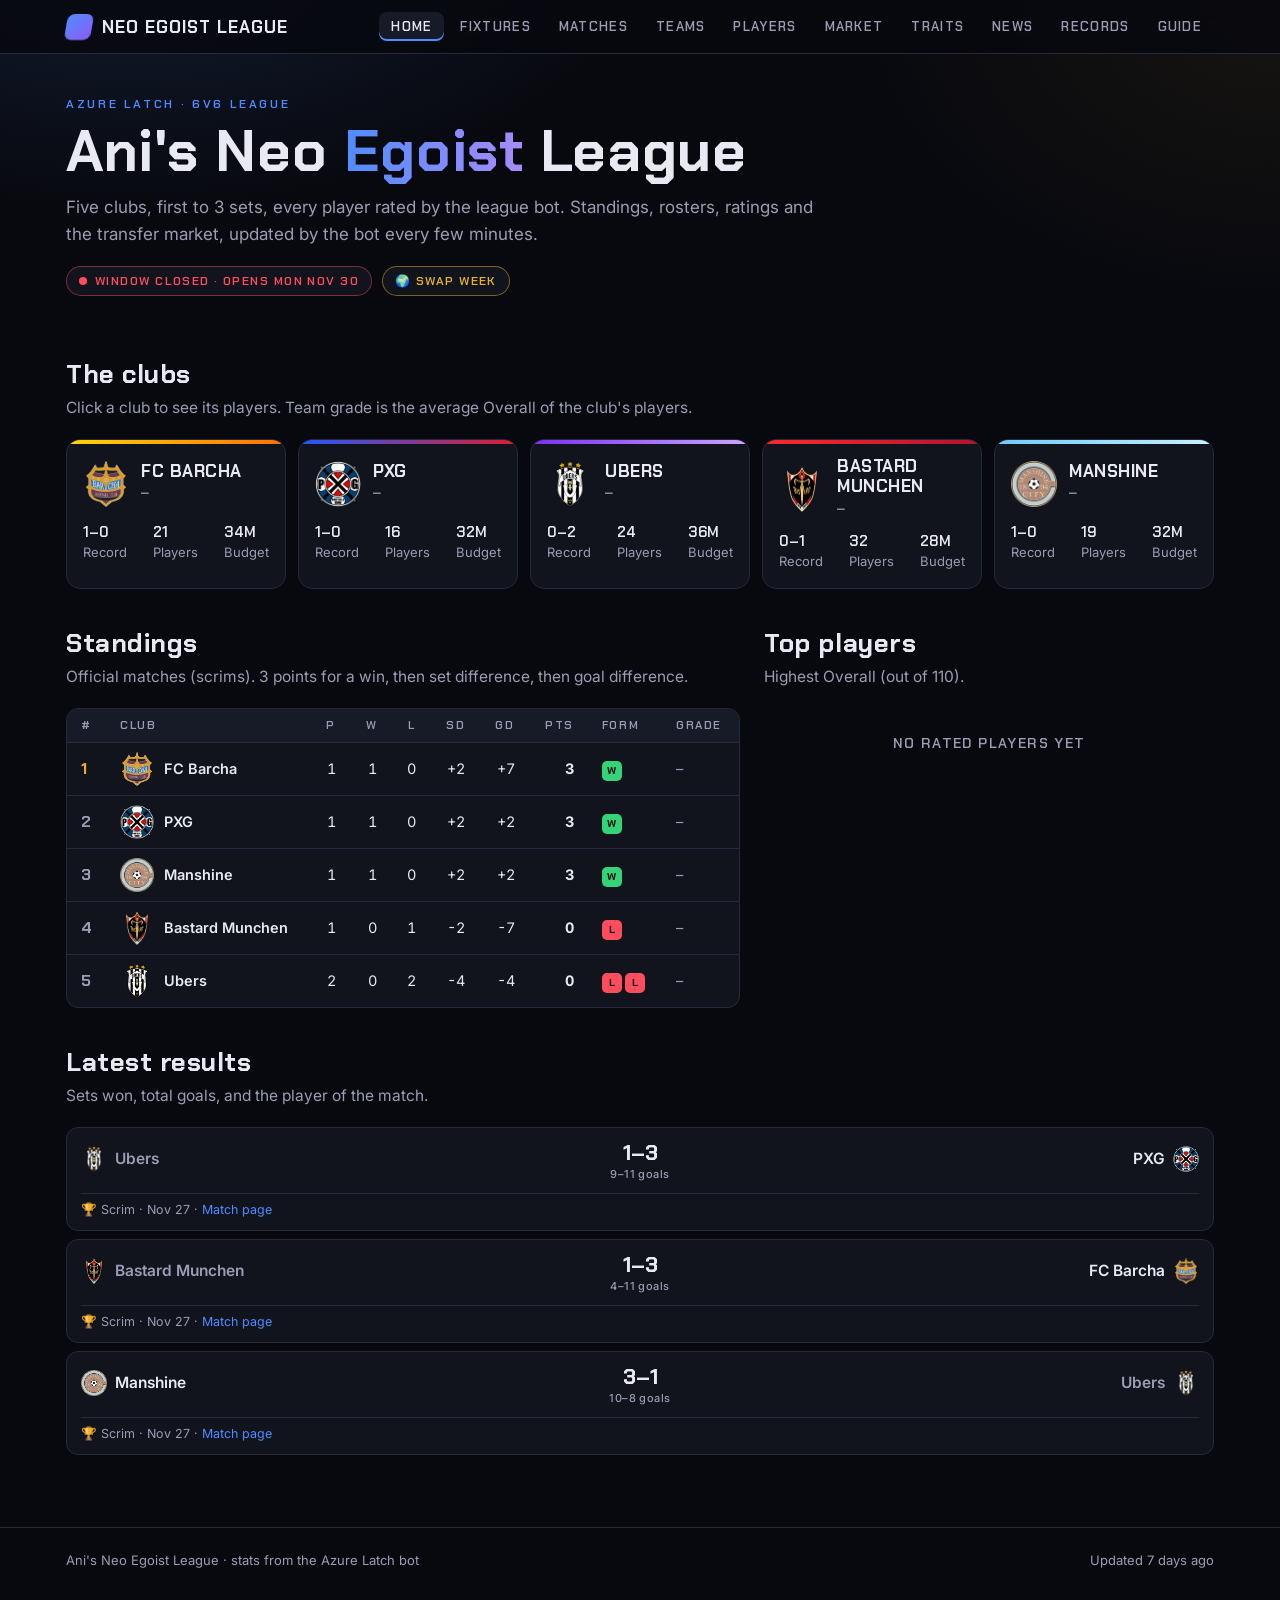
==== index.html @ ac4bf463 "Ego Credits: /predict pays EC; guide and fixtures rules updated, cache key ec1126 Co-Authored-By: Cl" ====
<!doctype html>
<html lang="en">
<head>
<meta charset="utf-8">
<meta name="viewport" content="width=device-width, initial-scale=1, viewport-fit=cover">
<meta name="claude:viewport-fit-sides" content="cover">
<title>Neo Egoist League</title>
<meta name="description" content="Standings, clubs and results of Ani's Neo Egoist League.">
<meta property="og:type" content="website">
<meta property="og:site_name" content="Ani's Neo Egoist League">
<meta property="og:title" content="Neo Egoist League">
<meta property="og:description" content="Standings, clubs and results of Ani's Neo Egoist League.">
<meta property="og:url" content="https://virnaaaa.github.io/neo-egoist-league/">
<meta property="og:image" content="https://virnaaaa.github.io/neo-egoist-league/og/home.png">
<meta property="og:image:width" content="1200">
<meta property="og:image:height" content="630">
<meta name="twitter:card" content="summary_large_image">
<meta name="theme-color" content="#4f8cff">
<link rel="preconnect" href="https://fonts.googleapis.com">
<link rel="stylesheet" href="https://fonts.googleapis.com/css2?family=Chakra+Petch:wght@500;600;700&family=Inter:wght@400;500;600&family=JetBrains+Mono:wght@400;600&display=swap">
<link rel="stylesheet" href="style.css?v=ec1126">
<meta name="league-data" content="https://raw.githubusercontent.com/Virnaaaa/neo-egoist-league/data/data.json">
</head>
<body data-page="home">
<main class="page">
<div class="hero">
  <div class="eyebrow">Azure Latch · 6v6 league</div>
  <h1>Ani's Neo <span>Egoist</span> League</h1>
  <p class="lede">Five clubs, first to 3 sets, every player rated by the league bot. Standings, rosters, ratings and the transfer market, updated by the bot every few minutes.</p>
  <div class="meta"><a id="nextpill" class="pill next" href="fixtures.html" hidden></a><span id="window"></span><a id="evpill" class="pill ev" href="market.html#week-sec" hidden></a></div>
</div>
<section><h2>The clubs</h2><p class="sub">Click a club to see its players. Team grade is the average Overall of the club's players.</p><div class="clubs" id="clubs"><p class="loading">Loading the clubs…</p></div>
  <div id="roster" class="rost-wrap" hidden></div></section>
<div class="split">
  <section><h2>Standings</h2><p class="sub">Official matches (scrims). 3 points for a win, then set difference, then goal difference.</p><div id="table"><p class="loading">Loading the table…</p></div></section>
  <section><h2>Top players</h2><p class="sub">Highest Overall (out of 110).</p><div id="top"><p class="loading">Loading players…</p></div></section>
</div>
<section><h2>Latest results</h2><p class="sub">Sets won, total goals, and the player of the match.</p><div id="results"><p class="loading">Loading results…</p></div></section>
</main>
<script src="site.js?v=ec1126"></script>
</body>
</html>
---- style.css ----
/* Ani's Neo Egoist League website. Layout: top bar with page links, one centred column per page.
   Dark matchday-broadcast look, single theme on purpose (it matches the bot's images). */
:root {
  color-scheme: dark;
  --bg: #08090f;
  --panel: #11131d;
  --panel-2: #171a27;
  --line: #262a3b;
  --fg: #e8e9f2;
  --muted: #9a9db3;
  --accent: #4f8cff;
  --gold: #e6b325;
  --green: #34d378;
  --red: #ff4d5e;
  --amber: #f5a524;
  --display: "Chakra Petch", "Bahnschrift", "Segoe UI", sans-serif;
  --body: "Inter", "Segoe UI", system-ui, sans-serif;
  --mono: "JetBrains Mono", Consolas, "Courier New", monospace;
}
* { box-sizing: border-box; }
html { scroll-padding-top: 76px; }
body {
  margin: 0; background: var(--bg); color: var(--fg); font: 15.5px/1.6 var(--body);
  background-image: radial-gradient(900px 500px at 10% -10%, rgba(79,140,255,.16), transparent 60%),
                    radial-gradient(700px 500px at 100% 0%, rgba(230,179,37,.07), transparent 60%);
  background-attachment: fixed;
}
a { color: var(--accent); text-decoration: none; }
a:hover { text-decoration: underline; }
a:focus-visible, button:focus-visible, input:focus-visible, select:focus-visible { outline: 2px solid var(--accent); outline-offset: 2px; }
img { max-width: 100%; }
[hidden] { display: none !important; }
code { font-family: var(--mono); font-size: .86em; background: var(--panel-2); border: 1px solid var(--line);
  border-radius: 5px; padding: .08em .38em; color: #cfe0ff; white-space: nowrap; }

/* top bar */
body::before { content: ""; position: fixed; inset: 0 0 auto; height: env(safe-area-inset-top, 0px); z-index: 30; background: rgba(8,9,15,.92); }
.top { position: sticky; top: env(safe-area-inset-top, 0px); z-index: 20; background: rgba(8,9,15,.86); backdrop-filter: blur(10px); border-bottom: 1px solid var(--line); }
.top .in { max-width: 1180px; margin: 0 auto; display: flex; align-items: center; gap: 18px; flex-wrap: wrap; padding-block: 12px;
  padding-left: max(16px, env(safe-area-inset-left, 0px)); padding-right: max(16px, env(safe-area-inset-right, 0px)); }
.brand { font: 700 17px var(--display); letter-spacing: .06em; color: var(--fg); text-transform: uppercase; display: flex; align-items: center; gap: 10px; }
.brand:hover { text-decoration: none; }
.brand i { width: 26px; height: 26px; border-radius: 7px; background: linear-gradient(135deg, var(--accent), #8b5cf6); display: inline-block; transform: skewX(-10deg); }
.links { display: flex; gap: 4px; flex-wrap: wrap; margin-left: auto; }
.links a { color: var(--muted); padding: 6px 12px; border-radius: 8px; font: 600 13px var(--display); letter-spacing: .1em; text-transform: uppercase; }
.links a:hover { color: var(--fg); background: var(--panel); text-decoration: none; }
.links a[aria-current="page"] { color: var(--fg); background: var(--panel-2); box-shadow: inset 0 -2px 0 var(--accent); }

.page { max-width: 1180px; margin: 0 auto; padding-block: 0 72px;
  padding-left: max(16px, env(safe-area-inset-left, 0px)); padding-right: max(16px, env(safe-area-inset-right, 0px)); }
.hero { padding-block: 44px 24px; }
.eyebrow { font: 600 12px/1 var(--display); letter-spacing: .22em; text-transform: uppercase; color: var(--accent); }
h1 { font: 700 clamp(32px, 6vw, 58px)/1.03 var(--display); margin: 12px 0 12px; letter-spacing: .01em; text-wrap: balance; }
h1 span { color: var(--accent); }
.lede { max-width: 68ch; color: var(--muted); font-size: 17px; margin: 0; }
h2 { font: 700 26px/1.15 var(--display); margin: 0 0 6px; letter-spacing: .02em; text-wrap: balance; }
h2 + .sub, .sub { color: var(--muted); margin: 0 0 18px; max-width: 70ch; }
h3 { font: 600 17px/1.3 var(--display); margin: 26px 0 8px; letter-spacing: .04em; text-transform: uppercase; color: #cdd3ef; }
section { padding-top: 40px; }
p, li { max-width: 74ch; }
ul, ol { padding-left: 1.2em; }
li { margin: 4px 0; }

.meta { display: flex; flex-wrap: wrap; gap: 10px; align-items: center; margin-top: 18px; color: var(--muted); font-size: 13px; }
.pill { display: inline-flex; align-items: center; gap: 8px; font: 600 12px var(--display); letter-spacing: .12em; text-transform: uppercase;
  padding: 6px 12px; border-radius: 99px; border: 1px solid var(--line); background: var(--panel); color: var(--muted); }
.pill::before { content: ""; width: 8px; height: 8px; border-radius: 50%; background: currentColor; }
.pill.open { color: var(--green); border-color: rgba(52,211,120,.5); }
.pill.closed { color: var(--red); border-color: rgba(255,77,94,.45); }

/* tables */
.tbl { overflow-x: auto; border: 1px solid var(--line); border-radius: 12px; background: var(--panel); }
table { border-collapse: collapse; width: 100%; font-size: 14.5px; }
th, td { text-align: left; padding: 9px 14px; border-bottom: 1px solid var(--line); vertical-align: middle; }
th { font: 600 11.5px var(--display); letter-spacing: .14em; text-transform: uppercase; color: var(--muted); background: var(--panel-2); white-space: nowrap; }
th button { all: unset; cursor: pointer; }
th button:hover, th button[aria-sort] { color: var(--fg); }
tbody tr:last-child td { border-bottom: 0; }
tbody tr:hover td { background: rgba(255,255,255,.02); }
.num { text-align: right; font-variant-numeric: tabular-nums; white-space: nowrap; }
.pos { color: var(--green); } .neg { color: var(--red); } .dim { color: var(--muted); }
.rank { font: 700 16px var(--display); color: var(--muted); width: 1%; }
tr.lead .rank { color: var(--gold); }

/* small parts */
.who { display: flex; align-items: center; gap: 10px; min-width: 0; }
.who b { font-weight: 600; white-space: nowrap; overflow: hidden; text-overflow: ellipsis; }
.av { width: 32px; height: 32px; border-radius: 50%; flex: none; background: var(--panel-2); border: 2px solid var(--line);
  display: grid; place-items: center; font: 700 12px var(--display); color: var(--muted); overflow: hidden; }
.av img { width: 100%; height: 100%; object-fit: cover; }
.crest { width: 34px; height: 34px; flex: none; object-fit: contain; }
.badge { width: 34px; height: 34px; flex: none; border-radius: 9px; display: grid; place-items: center; font: 700 12px var(--display); }
.grade { display: inline-flex; align-items: baseline; gap: 6px; font: 700 15px var(--display); font-variant-numeric: tabular-nums; }
.grade small { font: 600 12px var(--display); color: var(--muted); }
.role { font: 600 10.5px var(--display); letter-spacing: .12em; text-transform: uppercase; padding: 1px 7px; border-radius: 99px; border: 1px solid currentColor; white-space: nowrap; }
.role.master { color: var(--gold); } .role.newgen { color: var(--green); }
.tag { display: inline-block; font: 600 11px var(--display); letter-spacing: .1em; text-transform: uppercase; padding: 2px 8px; border-radius: 99px; border: 1px solid currentColor; }
.tag.admin { color: var(--amber); } .tag.all { color: var(--green); } .tag.master { color: var(--gold); }
.g-S\+, .g-S { color: #f5d76e; } .g-A { color: #ef4444; } .g-B { color: #f97316; } .g-C { color: #22c55e; }
.g-D { color: #67e8f9; } .g-E { color: #3b82f6; } .g-F { color: #a855f7; } .g-G { color: #d4d4d4; }

.split { display: grid; grid-template-columns: minmax(0, 1.5fr) minmax(0, 1fr); gap: 24px; align-items: start; }
@media (max-width: 900px) { .split { grid-template-columns: minmax(0, 1fr); } }

/* club strip on home */
.clubs { display: grid; grid-template-columns: repeat(auto-fit, minmax(200px, 1fr)); gap: 12px; }
.club { position: relative; overflow: hidden; border-radius: 14px; border: 1px solid var(--line); background: var(--panel); padding: 16px; color: var(--fg); display: grid; gap: 10px; }
.club:hover { text-decoration: none; border-color: var(--c1); }
.club::before { content: ""; position: absolute; inset: 0 0 auto; height: 4px; background: linear-gradient(90deg, var(--c1), var(--c2)); }
.club .top-row { display: flex; align-items: center; gap: 12px; }
.club .crest { width: 46px; height: 46px; }
.club .badge { width: 46px; height: 46px; }
.club h4 { margin: 0; font: 700 17px/1.2 var(--display); letter-spacing: .03em; text-transform: uppercase; }
.club .stats { display: flex; justify-content: space-between; gap: 8px; color: var(--muted); font-size: 13px; font-variant-numeric: tabular-nums; }
.club .stats b { color: var(--fg); font: 600 15px var(--display); display: block; }

/* results */
.results { display: grid; gap: 8px; }
.res { display: grid; grid-template-columns: minmax(0, 1fr) auto minmax(0, 1fr); align-items: center; gap: 12px; background: var(--panel); border: 1px solid var(--line); border-radius: 12px; padding: 10px 14px; }
.res .side { display: flex; align-items: center; gap: 8px; min-width: 0; font-weight: 600; }
.res .side span { overflow: hidden; text-overflow: ellipsis; white-space: nowrap; }
.res .side.away { justify-content: flex-end; text-align: right; }
.res .score { font: 700 22px var(--display); font-variant-numeric: tabular-nums; text-align: center; }
.res .score small { display: block; font: 500 11px var(--body); color: var(--muted); letter-spacing: .04em; }
.res .win { color: var(--fg); } .res .lose { color: var(--muted); }
.res .foot { grid-column: 1 / -1; display: flex; justify-content: space-between; gap: 8px; color: var(--muted); font-size: 12.5px; border-top: 1px solid var(--line); padding-top: 6px; flex-wrap: wrap; }
.res .crest, .res .badge { width: 26px; height: 26px; font-size: 9px; border-radius: 6px; }

/* team pages */
.chips { display: flex; flex-wrap: wrap; gap: 8px; margin-top: 18px; }
.chips a { display: inline-flex; align-items: center; gap: 8px; padding: 6px 12px 6px 8px; border-radius: 99px; border: 1px solid var(--line); background: var(--panel); color: var(--fg); font: 600 13px var(--display); letter-spacing: .06em; text-transform: uppercase; }
.chips a:hover { border-color: var(--accent); text-decoration: none; }
.chips img, .chips .badge { width: 22px; height: 22px; font-size: 8px; border-radius: 5px; }
.team { margin-top: 40px; border-radius: 18px; border: 1px solid var(--line); background: var(--panel); overflow: hidden; scroll-margin-top: 80px; }
.team-head { position: relative; padding: 22px; display: flex; gap: 18px; align-items: center; flex-wrap: wrap;
  background: linear-gradient(120deg, color-mix(in srgb, var(--c1) 34%, transparent), color-mix(in srgb, var(--c2) 18%, transparent) 55%, transparent); border-bottom: 1px solid var(--line); }
.team-head .crest, .team-head .badge { width: 84px; height: 84px; font-size: 22px; border-radius: 16px; }
.team-head h2 { font-size: clamp(26px, 4vw, 38px); margin: 0; text-transform: uppercase; }
.team-head .facts { display: flex; flex-wrap: wrap; gap: 18px; margin-left: auto; }
.fact { text-align: right; }
.fact b { display: block; font: 700 22px var(--display); font-variant-numeric: tabular-nums; }
.fact span { font: 600 11px var(--display); letter-spacing: .14em; text-transform: uppercase; color: var(--muted); }
.roster { display: grid; grid-template-columns: repeat(auto-fill, minmax(150px, 1fr)); gap: 16px 14px; padding: 22px 18px; }
.card { border: 1px solid var(--line); border-radius: 14px; background: var(--panel-2); padding: 14px; display: grid; gap: 10px; position: relative; }
.card.master { border-color: rgba(230,179,37,.55); box-shadow: inset 0 3px 0 var(--gold); }
.card.newgen { border-color: rgba(52,211,120,.5); box-shadow: inset 0 3px 0 var(--green); }
.card .head { display: flex; align-items: center; gap: 12px; min-width: 0; }
.card .av { width: 52px; height: 52px; font-size: 16px; }
.card .nm { min-width: 0; flex: 1; }
.card .nm small { display: block; white-space: nowrap; overflow: hidden; text-overflow: ellipsis; }
.card .nm b { display: block; font: 600 16px var(--display); white-space: nowrap; overflow: hidden; text-overflow: ellipsis; }
.card .nm small { color: var(--muted); font-size: 12.5px; }
.card .ovr { margin-left: auto; flex: none; text-align: right; font: 700 24px/1 var(--display); }
.card .ovr small { display: block; font: 600 10px var(--display); color: var(--muted); letter-spacing: .1em; margin-top: 3px; }
.card dl { display: grid; grid-template-columns: repeat(3, 1fr); gap: 6px; margin: 0; }
.card dt { font: 600 10px var(--display); letter-spacing: .12em; text-transform: uppercase; color: var(--muted); }
.card dd { margin: 0; font: 600 14px var(--display); font-variant-numeric: tabular-nums; }
.empty { padding: 26px; text-align: center; color: var(--muted); font: 600 14px var(--display); letter-spacing: .1em; text-transform: uppercase; }

/* filters */
.finder { display: flex; flex-wrap: wrap; gap: 8px; align-items: center; margin: 0 0 12px; }
.finder input, .finder select { flex: 1 1 220px; min-width: 0; background: var(--panel); border: 1px solid var(--line); color: var(--fg); border-radius: 10px; padding: 10px 12px; font: 15px var(--body); }
.finder select { flex: 0 1 200px; }
.finder button { background: var(--panel); color: var(--muted); border: 1px solid var(--line); border-radius: 99px; padding: 7px 14px; font: 600 12px var(--display); letter-spacing: .1em; text-transform: uppercase; cursor: pointer; }
.finder button[aria-pressed="true"] { color: var(--fg); border-color: var(--accent); background: rgba(79,140,255,.14); }
.count { color: var(--muted); font-size: 13px; }

/* money */
.bars { display: grid; gap: 10px; }
.bar-row { display: grid; grid-template-columns: 28px minmax(120px, 210px) minmax(0, 1fr) auto; gap: 12px; align-items: center; background: var(--panel); border: 1px solid var(--line); border-radius: 12px; padding: 10px 14px; }
.bar-row .rank { width: auto; text-align: center; }
.track { height: 14px; border-radius: 99px; background: var(--panel-2); overflow: hidden; }
.track i { display: block; height: 100%; border-radius: 99px; background: linear-gradient(90deg, var(--c1), var(--c2)); box-shadow: 0 0 14px color-mix(in srgb, var(--c1) 60%, transparent); }
.bar-row .amt { font: 700 18px var(--display); font-variant-numeric: tabular-nums; min-width: 64px; text-align: right; }
.bar-row .sm { color: var(--muted); font-size: 12px; display: block; text-align: right; font-weight: 400; font-family: var(--body); }
@media (max-width: 560px) { .bar-row { grid-template-columns: 22px minmax(0, 1fr) auto; } .bar-row .track { grid-column: 2 / -1; grid-row: 2; } }
.moves { display: grid; gap: 6px; }
.move { display: grid; grid-template-columns: 70px auto minmax(0, 1fr) auto; gap: 10px; align-items: center; background: var(--panel); border: 1px solid var(--line); border-left: 4px solid var(--c, var(--line)); border-radius: 10px; padding: 8px 12px; font-size: 14px; }
.move .amt { font: 700 15px var(--display); font-variant-numeric: tabular-nums; }
.move .mnote { min-width: 0; overflow: hidden; text-overflow: ellipsis; white-space: nowrap; }
.move .when { color: var(--muted); font-size: 12px; white-space: nowrap; }
@media (max-width: 560px) { .move { grid-template-columns: 60px minmax(0, 1fr) auto; } .move .kind { display: none; } }
.kind { font: 600 10.5px var(--display); letter-spacing: .1em; text-transform: uppercase; color: var(--muted); border: 1px solid var(--line); border-radius: 99px; padding: 1px 8px; white-space: nowrap; }

/* guide pieces */
.grid2 { display: grid; grid-template-columns: repeat(auto-fit, minmax(260px, 1fr)); gap: 12px; margin: 12px 0; }
.box { background: var(--panel); border: 1px solid var(--line); border-radius: 12px; padding: 14px 16px; min-width: 0; }
.box h4 { margin: 0 0 6px; font: 600 14px var(--display); letter-spacing: .08em; text-transform: uppercase; }
.box p { margin: 0; color: var(--muted); font-size: 14px; }
.steps { counter-reset: s; list-style: none; padding: 0; display: grid; gap: 10px; }
.steps > li { counter-increment: s; position: relative; padding: 14px 16px 14px 58px; background: var(--panel); border: 1px solid var(--line); border-radius: 12px; max-width: none; }
.steps > li::before { content: counter(s); position: absolute; left: 16px; top: 13px; width: 28px; height: 28px; border-radius: 50%; display: grid; place-items: center; font: 700 14px var(--display); background: var(--accent); color: #06122b; }
.steps b { font-family: var(--display); letter-spacing: .03em; }
.note { border-left: 3px solid var(--amber); background: rgba(245,165,36,.07); padding: 10px 14px; border-radius: 0 10px 10px 0; margin: 14px 0; max-width: 74ch; }
.note b { color: var(--amber); }
.grades { display: flex; flex-wrap: wrap; gap: 6px; margin: 10px 0; }
.grades span { font: 600 13px var(--display); padding: 4px 10px; border-radius: 8px; background: var(--panel-2); border: 1px solid var(--line); }
.guide { display: grid; grid-template-columns: 210px minmax(0, 1fr); gap: 44px; }
.guide nav { position: sticky; top: calc(env(safe-area-inset-top, 0px) + 80px); align-self: start; padding-top: 40px; }
.guide nav ol { list-style: none; margin: 0; padding: 0; display: grid; gap: 2px; }
.guide nav a { display: block; color: var(--muted); padding: 5px 10px; border-radius: 7px; font-size: 14px; border-left: 2px solid transparent; }
.guide nav a:hover { color: var(--fg); background: var(--panel); text-decoration: none; }
.guide nav a.on { color: var(--fg); border-left-color: var(--accent); background: var(--panel); }
.guide .tbl { margin: 12px 0 8px; }
.guide .tbl td { vertical-align: top; }
@media (max-width: 860px) {
  .guide { grid-template-columns: minmax(0, 1fr); gap: 0; }
  .guide nav { position: static; padding-top: 18px; }
  .guide nav ol { display: flex; flex-wrap: wrap; gap: 6px; }
  .guide nav a { border: 1px solid var(--line); border-radius: 99px; padding: 4px 11px; font-size: 13px; }
}

footer.site { border-top: 1px solid var(--line); color: var(--muted); font-size: 13px; }
footer.site .in { max-width: 1180px; margin: 0 auto; padding-block: 22px 30px; display: flex; flex-wrap: wrap; gap: 8px 24px; justify-content: space-between;
  padding-left: max(16px, env(safe-area-inset-left, 0px)); padding-right: max(16px, env(safe-area-inset-right, 0px)); }
.loading { color: var(--muted); padding: 30px 0; }
@media (prefers-reduced-motion: no-preference) { html { scroll-behavior: smooth; } }

/* ---- Home: a club's roster as hanging banners */
.club.on { border-color: var(--c1); box-shadow: 0 0 0 1px var(--c1), 0 0 24px color-mix(in srgb, var(--c1) 30%, transparent); }
.rost-wrap { margin-top: 18px; scroll-margin-top: 80px; }
.rost { border: 1px solid var(--line); border-radius: 18px; padding: 20px; background:
  radial-gradient(600px 300px at 15% 0%, color-mix(in srgb, var(--c1) 22%, transparent), transparent 70%), var(--panel); }
.rost-head { display: flex; align-items: center; gap: 14px; flex-wrap: wrap; margin-bottom: 18px; }
.rost-head .crest, .rost-head .badge { width: 58px; height: 58px; border-radius: 12px; font-size: 16px; }
.rost-head h3 { margin: 0; font: 700 clamp(26px, 4vw, 40px)/1 var(--display); text-transform: uppercase; color: var(--fg); letter-spacing: .02em; }
.rost-head .dim { font: 600 12.5px var(--display); letter-spacing: .14em; text-transform: uppercase; }
.rost-grade { margin-left: auto; text-align: right; }
.rost-grade span { display: block; font: 600 12px var(--display); letter-spacing: .2em; text-transform: uppercase; color: var(--accent); }
.rost-grade b { font: 700 40px/1 var(--display); text-shadow: 0 0 18px currentColor; }
.rost-body { display: grid; grid-template-columns: auto minmax(0, 1fr); gap: 18px; align-items: stretch; }
.leaders { display: grid; grid-template-columns: repeat(2, 190px); gap: 16px; }
.bgrid { display: grid; grid-template-columns: repeat(var(--cols), minmax(0, 1fr)); gap: 14px 14px; align-content: start; }
.bgrid-empty { display: grid; place-items: center; border: 1px dashed var(--line); border-radius: 14px; }
.rost-foot { margin: 14px 0 0; font-size: 13px; }

.ban { container-type: inline-size; position: relative; display: flex; flex-direction: column; align-items: center; text-align: center;
  padding: 10px 8% 15%; min-height: 0; color: var(--fg);
  background: linear-gradient(180deg, #1c1e2b, color-mix(in srgb, #0d0e18 82%, var(--bc)) 100%);
  border-top: 4px solid var(--bc);
  clip-path: polygon(0 0, 100% 0, 100% 92%, 50% 100%, 0 92%); }
.ban.big { padding-block: 18px 20%; background: linear-gradient(180deg, color-mix(in srgb, #1c1e2b 75%, var(--bc)), color-mix(in srgb, #0d0e18 60%, var(--bc))); }
.ban.has-card { cursor: pointer; transition: transform .15s ease, filter .15s ease; }
.ban.has-card:hover, .ban.has-card:focus-visible { transform: translateY(-4px); filter: brightness(1.15); outline: none; }
.b-pos { font: 700 10cqi/1.1 var(--display); color: var(--bc); text-shadow: 0 0 12px var(--bc); }
.b-ovr { font: 700 17cqi/1 var(--display); margin-top: 3cqi; font-variant-numeric: tabular-nums; }
.b-ovr small { font-size: .4em; color: var(--muted); margin-left: 2px; }
.b-pic { position: relative; width: 52cqi; aspect-ratio: 1; border-radius: 50%; margin-top: 5cqi; border: 2.2cqi solid var(--bc);
  background: #2c2c3a; overflow: hidden; display: grid; place-items: center; }
.b-pic img { position: absolute; inset: 0; width: 100%; height: 100%; object-fit: cover; z-index: 1; }
.b-pic i { font: 700 16cqi var(--display); font-style: normal; color: var(--muted); }
.b-name { font: 700 9.5cqi/1.15 var(--display); margin-top: 5cqi; text-transform: uppercase; max-width: 100%; overflow: hidden; text-overflow: ellipsis; white-space: nowrap; }
.b-tag { font: 700 8cqi var(--display); letter-spacing: .18em; text-transform: uppercase; color: var(--bc); margin-top: 3cqi; padding: 1cqi 4cqi; }
.b-tag.box { border: 1.2cqi solid var(--bc); }
.b-stats { width: 100%; display: grid; gap: 1.5cqi; margin-top: 6cqi; }
.b-stats > span { display: flex; justify-content: space-between; border-bottom: 1px solid rgba(255,255,255,.35); padding-bottom: 1.2cqi;
  font: 600 6.6cqi var(--display); letter-spacing: .04em; color: #cfd1e0; }
.b-stats b { font-variant-numeric: tabular-nums; color: #fff; }
.b-grade { font: 700 18cqi/1 var(--display); color: var(--bc); text-shadow: 0 0 14px var(--bc); margin-top: auto; padding-top: 6cqi; }
.ban.big .b-ovr { font-size: 22cqi; } .ban.big .b-pic { width: 74cqi; margin-top: 8cqi; } .ban.big .b-name { font-size: 11cqi; margin-top: 8cqi; }
.ban.big .b-stats { margin-top: 10cqi; gap: 4cqi; } .ban.big .b-stats > span { font-size: 8cqi; padding-bottom: 3cqi; }
.ban.big .b-grade { font-size: 26cqi; }
.ban.open { justify-content: center; filter: saturate(.3) brightness(.8); }
.b-open { font: 700 15cqi var(--display); color: var(--muted); } .b-lab { font: 600 7cqi var(--display); letter-spacing: .14em; text-transform: uppercase; color: var(--muted); margin-top: 3cqi; }
@media (max-width: 900px) {
  .rost-body { grid-template-columns: minmax(0, 1fr); }
  .leaders { grid-template-columns: repeat(2, minmax(0, 1fr)); max-width: 440px; }
  .bgrid { grid-template-columns: repeat(min(var(--cols), 4), minmax(0, 1fr)); }
}
@media (max-width: 560px) { .bgrid { grid-template-columns: repeat(2, minmax(0, 1fr)); } .rost { padding: 14px; } }
@media (max-width: 600px) {     /* phones: the menu stays on one line under the name, so the sticky bar is short */
  .top .in { gap: 6px; padding-block: 8px 6px; }
  .links { width: 100%; margin-left: 0; flex-wrap: nowrap; justify-content: space-between; gap: 0; overflow-x: auto; scrollbar-width: none; }
  .links::-webkit-scrollbar { display: none; }
  .links a { padding: 6px 8px; font-size: 12px; letter-spacing: .06em; white-space: nowrap; }
}

/* teams page cards that open the pop-up */
.card.has-card { cursor: pointer; transition: border-color .15s ease, transform .15s ease; }
.card.has-card:hover, .card.has-card:focus-visible { transform: translateY(-2px); border-color: var(--accent); outline: none; }

/* ---- player card pop-up */
.pop { position: fixed; inset: 0; z-index: 50; background: rgba(4,5,10,.82); backdrop-filter: blur(6px); display: grid; place-items: center;
  padding: max(16px, env(safe-area-inset-top, 0px)) max(16px, env(safe-area-inset-right, 0px)) max(16px, env(safe-area-inset-bottom, 0px)) max(16px, env(safe-area-inset-left, 0px)); }
.pop[hidden] { display: none; }
.pop-box { width: min(1200px, 100%); max-height: 100%; display: flex; flex-direction: column; background: var(--panel); border: 1px solid var(--line); border-radius: 16px; overflow: hidden; }
.pop-top { display: flex; align-items: center; gap: 12px; flex-wrap: wrap; padding: 12px 14px; border-bottom: 1px solid var(--line); }
.pop-top b { font: 700 18px var(--display); letter-spacing: .04em; text-transform: uppercase; }
.pop-tabs { display: flex; gap: 6px; margin-left: auto; }
.pop-tabs button, .pop-x { background: var(--panel-2); color: var(--muted); border: 1px solid var(--line); border-radius: 99px; padding: 6px 14px; font: 600 12px var(--display); letter-spacing: .1em; text-transform: uppercase; cursor: pointer; }
.pop-tabs button[aria-pressed="true"] { color: var(--fg); border-color: var(--accent); background: rgba(79,140,255,.16); }
.pop-x { padding: 6px 11px; }
.pop-img { overflow: auto; min-height: 120px; display: grid; place-items: center; background: #05060b; }
.pop-img img { display: block; width: 100%; height: auto; }
.pop-msg { color: var(--muted); padding: 40px 20px; text-align: center; }
.pop-img { flex: 1; min-height: 0; }

/* ---- this week: league event, fortune cards, bounties */
.pill.ev { color: var(--gold); border-color: rgba(230,179,37,.5); text-decoration: none; }
.pill.ev::before { display: none; }
.wk { display: grid; grid-template-columns: repeat(auto-fit, minmax(280px, 1fr)); gap: 14px; }
.wk > div { align-self: start; background: var(--panel); border: 1px solid var(--line); border-radius: 14px; padding: 16px; min-width: 0; display: grid; gap: 10px; align-content: start; }
.wk-event { border-color: rgba(230,179,37,.45) !important; background: linear-gradient(160deg, rgba(230,179,37,.12), transparent 60%), var(--panel) !important; }
.wk-event h3 { margin: 0; color: var(--fg); text-transform: none; font-size: 22px; letter-spacing: .02em; }
.wk-event p { margin: 0; color: var(--muted); }
.fcard { display: grid; grid-template-columns: auto minmax(0, 1fr); gap: 10px; align-items: center; border-left: 3px solid var(--rc); padding: 6px 0 6px 10px; }
.fcard .crest, .fcard .badge { width: 30px; height: 30px; font-size: 9px; border-radius: 7px; }
.fcard b { display: block; font: 600 14.5px var(--display); }
.fcard small { color: var(--rc); font: 600 11px var(--display); letter-spacing: .1em; text-transform: uppercase; }
.fcard .fres { display: block; font: 500 13.5px var(--body); color: var(--fg); margin-top: 2px; }
.wk-wait { margin: 0; font-size: 13px; }
.wanted { display: grid; grid-template-columns: auto minmax(0, 1fr) auto; gap: 10px; align-items: center; }
.wanted b { font: 600 15px var(--display); }
.wanted small { display: block; color: var(--muted); font-size: 12.5px; }
.wanted .amt { font: 700 20px var(--display); color: var(--gold); }

/* ================================================================ motion
   Everything below only runs for people who haven't asked their system for reduced motion. */
@media (prefers-reduced-motion: no-preference) {
  /* page: header slides down, hero text rises in */
  .top { animation: drop-in .5s cubic-bezier(.2,.8,.2,1) both; }
  .hero > * { animation: rise .7s cubic-bezier(.2,.8,.2,1) both; }
  .hero > :nth-child(2) { animation-delay: .08s; } .hero > :nth-child(3) { animation-delay: .16s; }
  .hero > :nth-child(4) { animation-delay: .24s; } .hero > :nth-child(5) { animation-delay: .32s; }
  h1 span { background: linear-gradient(90deg, var(--accent), #a78bfa, var(--accent)); background-size: 200% 100%;
            -webkit-background-clip: text; background-clip: text; color: transparent; animation: sheen 6s linear infinite; }
  .brand i { animation: spin-in .8s cubic-bezier(.2,.8,.2,1) both; }
  .brand:hover i { transform: rotate(90deg) scale(1.08); }

  /* scroll reveal (site.js adds .rv, then .in once it's on screen; --d staggers siblings) */
  .rv { opacity: 0; transform: translateY(18px); }
  .rv.in { opacity: 1; transform: none; transition: opacity .55s ease var(--d, 0s), transform .6s cubic-bezier(.2,.8,.2,1) var(--d, 0s); }
  tr.rv { transform: translateX(-10px); }
  .fcard.rv { transform: perspective(600px) rotateY(-70deg); transform-origin: left center; }
  .fcard.rv.in { transform: none; transition-duration: .5s, .8s; }

  /* nav */
  .links a { transition: color .2s, background-color .2s, box-shadow .25s; }
  .links a:hover { box-shadow: inset 0 -2px 0 color-mix(in srgb, var(--accent) 60%, transparent); }

  /* club cards: lift, glow in the club colours, light sweep */
  .club { transition: transform .25s cubic-bezier(.2,.8,.2,1), border-color .25s, box-shadow .25s; }
  .club:hover, .club.on { transform: translateY(-4px);
    box-shadow: 0 12px 30px -12px color-mix(in srgb, var(--c1) 70%, transparent); }
  .club::after { content: ""; position: absolute; inset: 0; pointer-events: none; transform: translateX(-120%);
    background: linear-gradient(105deg, transparent 35%, rgba(255,255,255,.09) 50%, transparent 65%); }
  .club:hover::after { transform: translateX(120%); transition: transform .8s ease; }
  .club .crest, .club .badge { transition: transform .35s cubic-bezier(.3,1.6,.5,1); }
  .club:hover .crest, .club:hover .badge { transform: scale(1.1) rotate(-4deg); }
  .club.on::before { animation: bar-pulse 1.8s ease-in-out infinite; }

  /* team roster: panel opens, banners drop in and swing on their hook */
  .rost { animation: open-down .5s cubic-bezier(.2,.8,.2,1) both; }
  .rost .ban { transform-origin: top center; animation: hang .75s cubic-bezier(.3,1.4,.5,1) backwards; animation-delay: var(--d, 0s); }
  .ban.has-card { transition: transform .2s cubic-bezier(.2,.8,.2,1), filter .2s, box-shadow .2s; }
  .ban.has-card:hover, .ban.has-card:focus-visible { transform: translateY(-6px) scale(1.02);
    box-shadow: 0 14px 28px -10px color-mix(in srgb, var(--bc) 70%, transparent); }
  .ban .b-pic img { transition: transform .35s ease; }
  .ban.has-card:hover .b-pic img { transform: scale(1.07); }
  .rost-grade b { animation: glow 2.8s ease-in-out infinite; }

  /* player cards on the Teams / Players pages */
  .card { transition: transform .22s cubic-bezier(.2,.8,.2,1), border-color .2s, box-shadow .22s; }
  .card:hover { transform: translateY(-3px); box-shadow: 0 10px 24px -14px rgba(0,0,0,.8); }
  .card .av, .card .av img { transition: transform .3s ease; }
  .card:hover .av { transform: scale(1.06); }

  /* best grades shimmer */
  .grade.g-S\+, .grade.g-S, .ovr.g-S\+, .ovr.g-S, .b-grade { position: relative; }
  .g-S\+ { animation: gold 3s ease-in-out infinite; }

  /* tables, results, money */
  tbody tr td { transition: background-color .2s; }
  tr.lead td:first-child { animation: crown 2.6s ease-in-out infinite; }
  .res { transition: transform .2s ease, border-color .2s; }
  .res:hover { transform: translateX(3px); border-color: color-mix(in srgb, var(--accent) 45%, var(--line)); }
  .track i { animation: grow 1.1s cubic-bezier(.2,.8,.2,1) both; animation-delay: var(--d, .1s); transform-origin: left; }
  .move { transition: transform .2s ease; } .move:hover { transform: translateX(3px); }
  .chips a { transition: border-color .2s, transform .2s; } .chips a:hover { transform: translateY(-2px); }
  .box { transition: transform .2s ease, border-color .2s; }
  .box:hover { transform: translateY(-2px); border-color: color-mix(in srgb, var(--accent) 40%, var(--line)); }

  /* market status and this week's event */
  .pill.open::before { animation: ping 1.8s ease-out infinite; }
  #evpill { animation: rise .6s .4s both, float 4s 1s ease-in-out infinite; }
  .wanted .amt { animation: glow 2.4s ease-in-out infinite; }

  /* card pop-up */
  .pop:not([hidden]) { animation: fade .25s ease both; }
  .pop:not([hidden]) .pop-box { animation: pop-in .38s cubic-bezier(.2,1.2,.4,1) both; }
  .pop.closing { animation: fade .18s ease reverse both; }
  .pop.closing .pop-box { animation: pop-in .18s ease reverse both; }
  .pop-img img { transition: opacity .25s ease, transform .35s cubic-bezier(.2,.8,.2,1); }
  .pop-img img.swap { opacity: 0; transform: scale(.98); }
  .pop-tabs button, .pop-x { transition: background-color .2s, border-color .2s, color .2s, transform .15s; }
  .pop-tabs button:active, .pop-x:active { transform: scale(.94); }
  .pop-x:hover { transform: rotate(90deg); }
}

@keyframes drop-in { from { transform: translateY(-100%); opacity: 0; } }
@keyframes rise { from { transform: translateY(16px); opacity: 0; } }
@keyframes fade { from { opacity: 0; } }
@keyframes sheen { to { background-position: -200% 0; } }
@keyframes spin-in { from { transform: rotate(-180deg) scale(.3); opacity: 0; } }
@keyframes open-down { from { opacity: 0; transform: translateY(-12px) scaleY(.96); transform-origin: top; } }
@keyframes hang { 0% { opacity: 0; transform: translateY(-40px) rotate(-6deg); } 60% { opacity: 1; transform: translateY(4px) rotate(2deg); }
                  80% { transform: translateY(-1px) rotate(-1deg); } 100% { transform: none; } }
@keyframes pop-in { from { opacity: 0; transform: translateY(18px) scale(.94); } }
@keyframes grow { from { transform: scaleX(0); } }
@keyframes glow { 50% { text-shadow: 0 0 26px currentColor, 0 0 6px currentColor; } }
@keyframes gold { 50% { filter: brightness(1.35) drop-shadow(0 0 6px rgba(245,215,110,.6)); } }
@keyframes crown { 50% { text-shadow: 0 0 12px rgba(230,179,37,.8); } }
@keyframes ping { 0% { box-shadow: 0 0 0 0 currentColor; } 80%, 100% { box-shadow: 0 0 0 7px transparent; } }
@keyframes float { 50% { transform: translateY(-3px); } }
@keyframes bar-pulse { 50% { filter: brightness(1.6); } }


/* ================================================================ Teams: the club album (like /team view in Discord) */
.album { padding: 34px 0 10px; margin-top: 6px; border-radius: 22px;
  background: radial-gradient(ellipse 60% 70% at 50% 20%, #2a1f3d 0%, rgba(42,31,61,.35) 45%, transparent 75%); }
.album-head { text-align: center; }
.album-head h2 { font: 400 clamp(34px, 5.5vw, 62px)/1.05 Anton, Impact, var(--display); letter-spacing: .02em; margin: 0;
  background: linear-gradient(90deg, #fff, #c9b6ff, #ffe9a8, #fff); -webkit-background-clip: text; background-clip: text; color: transparent; }
.album-head p { margin: 10px auto 0; font: 500 clamp(12px, 1.6vw, 17px) "Barlow Condensed", var(--display); letter-spacing: .28em;
  text-transform: uppercase; color: #a99cc7; max-width: none; }
.album-row { display: flex; justify-content: center; align-items: center; gap: 2.2%; padding: 34px 6px 18px; }
.album-foot { text-align: center; margin: 4px auto 0; font: 500 14px "Barlow Condensed", var(--display); letter-spacing: .08em; color: #786e96; max-width: none; }

.fc { container-type: inline-size; position: relative; flex: 0 1 236px; min-width: 0; display: block; color: #fff; text-decoration: none;
  border-radius: 18px; }
.fc:hover { text-decoration: none; }
.fc.lead { flex-basis: 264px; }
.fc-card { aspect-ratio: 236 / 600; border-radius: 7.6cqi; padding: 4.2cqi;
  background: linear-gradient(135deg, var(--c1), var(--c2)); box-shadow: 0 24px 40px -18px rgba(0,0,0,.85); }
.fc.lead .fc-card { box-shadow: 0 0 46px -6px rgba(250,204,21,.55), 0 24px 40px -18px rgba(0,0,0,.85); }
.fc-in { position: relative; height: 100%; border-radius: 5cqi; overflow: hidden; background: #0f0f14; display: flex; flex-direction: column; }
.fc-art { position: relative; height: 53.4%; flex: none; display: grid; place-items: center;
  background: repeating-linear-gradient(66deg, transparent 0 5.4cqi, rgba(255,255,255,.1) 5.4cqi 6.2cqi), linear-gradient(135deg, var(--c1), var(--c2)); }
.fc-art img { width: 72%; height: 64%; object-fit: contain; margin-top: 4cqi; filter: drop-shadow(0 2.6cqi 3.6cqi rgba(0,0,0,.6)); }
.fc-code { display: grid; place-items: center; width: 64cqi; height: 72cqi; margin-top: 4cqi; font: 400 23cqi Anton, Impact, sans-serif; color: var(--ink);
  background: color-mix(in srgb, color-mix(in srgb, var(--c1), var(--c2)) 65%, #000);
  clip-path: polygon(50% 0, 100% 18%, 100% 62%, 50% 100%, 0 62%, 0 18%); }
.fc-rank { position: absolute; left: 6cqi; top: 4cqi; font: 400 17cqi/1 Anton, Impact, sans-serif; text-shadow: 0 .6cqi 2cqi rgba(0,0,0,.45); }
.fc-grade { position: absolute; right: 5cqi; top: 5cqi; width: 24.5cqi; height: 24.5cqi; border-radius: 50%; display: grid; place-items: center;
  background: rgba(0,0,0,.67); border: 1.3cqi solid #fff; font: 400 12cqi/1 Anton, Impact, sans-serif; }
.fc-grade.g- { color: #c8c8c8; }
.fc-name { height: 30cqi; display: grid; place-items: center; padding: 0 5cqi; margin-top: 6cqi; text-align: center;
  font: 400 12.7cqi/1.06 Anton, Impact, sans-serif; text-transform: uppercase; letter-spacing: .01em; overflow-wrap: anywhere; }
.fc-name span { display: -webkit-box; -webkit-line-clamp: 2; -webkit-box-orient: vertical; overflow: hidden; }
.fc-ovr { text-align: center; font: 500 8cqi "Barlow Condensed", var(--display); letter-spacing: 1.06cqi; color: #bebec8; }
.fc-stats { display: grid; grid-template-columns: repeat(3, 1fr); margin: 5cqi 6cqi 0; padding-top: 4cqi; border-top: 1px solid rgba(255,255,255,.16); }
.fc-stats span { text-align: center; font: 500 5.5cqi "Barlow Condensed", var(--display); letter-spacing: .6cqi; color: #9696a0; }
.fc-stats b { display: block; font: 700 12.7cqi/1.1 "Barlow Condensed", var(--display); color: #fff; letter-spacing: 0; white-space: nowrap; }
.fc-role { display: flex; align-items: center; gap: 3.4cqi; margin: 0 6cqi; min-width: 0; }
.fc-stats + .fc-role { margin-top: 7cqi; } .fc-role + .fc-role { margin-top: 3.4cqi; }
.fc-role span { flex: none; padding: 1cqi 3cqi; border-radius: 1.7cqi; font: 700 5.5cqi "Barlow Condensed", var(--display); letter-spacing: .42cqi; color: #000; }
.fc-role span.m { background: #facc15; } .fc-role span.g { background: #22c55e; }
.fc-role em { font: 600 8cqi "Barlow Condensed", var(--display); font-style: normal; white-space: nowrap; overflow: hidden; text-overflow: ellipsis; min-width: 0; }
.fc-role em.open { color: #8c8c96; }
.fc-sheen { position: absolute; inset: 0; pointer-events: none;
  background: linear-gradient(115deg, transparent 22%, rgba(255,255,255,.1) 30%, rgba(255,255,255,.1) 40%, transparent 48%,
                              transparent 56%, rgba(201,182,255,.09) 59%, transparent 63%); filter: blur(2px); }

.album-foot .ph { display: none; }
@media (max-width: 760px) {     /* phones: every card at once, two per row, best club alone on top */
  .album { padding-top: 26px; }
  .album-head p { letter-spacing: .16em; padding: 0 8px; }
  .album-row { display: grid; grid-template-columns: repeat(2, minmax(0, 1fr)); gap: 14px 12px; padding: 22px 0 14px; }
  .fc { order: var(--o); }
  .fc.lead { grid-column: 1 / -1; justify-self: center; width: min(58%, 250px); }
  .album-foot .ph { display: inline; } .album-foot .dt { display: none; }
}

@media (prefers-reduced-motion: no-preference) {
  .fc { transition: transform .35s cubic-bezier(.2,.8,.2,1); }
  .fc-card { transition: box-shadow .35s; }
  .fc:hover, .fc:focus-visible { transform: translateY(-10px) rotate(-1deg) scale(1.02); outline: none; }
  .fc:hover .fc-card, .fc:focus-visible .fc-card { box-shadow: 0 0 40px -4px color-mix(in srgb, var(--c1) 70%, transparent), 0 30px 44px -18px rgba(0,0,0,.9); }
  .fc.lead:hover .fc-card { box-shadow: 0 0 60px -2px rgba(250,204,21,.7), 0 30px 44px -18px rgba(0,0,0,.9); }
  .fc-sheen { transform: translateX(-60%); transition: transform 1s ease; }
  .fc:hover .fc-sheen { transform: translateX(60%); }
  .fc-art img { transition: transform .5s cubic-bezier(.3,1.5,.5,1); }
  .fc:hover .fc-art img { transform: scale(1.08) rotate(-3deg); }
  .fc.lead .fc-card { animation: lead-glow 3s ease-in-out infinite; }
  .fc.rv { transform: translateY(40px) rotateY(-25deg); }
  .fc.rv.in { transform: none; }
  .fc.rv.in:hover { transform: translateY(-10px) rotate(-1deg) scale(1.02); }
  .album-head h2 { background-size: 200% 100%; animation: sheen 7s linear infinite; }
}
@keyframes lead-glow { 50% { box-shadow: 0 0 64px 0 rgba(250,204,21,.7), 0 24px 40px -18px rgba(0,0,0,.85); } }


/* ================================================================ Teams: roster players as foil cards */
.pc { container-type: inline-size; position: relative; min-width: 0; color: #fff; border-radius: 12px;
  --f1: var(--c1); --f2: var(--c2); }
.pc.master { --f1: #fde68a; --f2: #b45309; }
.pc.newgen { --f1: #86efac; --f2: #15803d; }
.pc-card { aspect-ratio: 5 / 7.4; border-radius: 8cqi; padding: 3.6cqi;
  background: linear-gradient(135deg, var(--f1), var(--f2) 55%, var(--f1)); box-shadow: 0 18px 30px -16px rgba(0,0,0,.85); }
.pc.master .pc-card { box-shadow: 0 0 26px -6px rgba(250,204,21,.55), 0 18px 30px -16px rgba(0,0,0,.85); }
.pc.newgen .pc-card { box-shadow: 0 0 26px -6px rgba(34,197,94,.5), 0 18px 30px -16px rgba(0,0,0,.85); }
.pc-in { position: relative; height: 100%; border-radius: 5.4cqi; overflow: hidden; background: #0f0f14; display: flex; flex-direction: column; }
.pc-art { position: relative; height: 56%; flex: none; display: grid; place-items: center;
  background: repeating-linear-gradient(66deg, transparent 0 6cqi, rgba(255,255,255,.1) 6cqi 7cqi), linear-gradient(135deg, var(--c1), var(--c2)); }
.pc-art .av { width: 50cqi; height: 50cqi; font: 700 15cqi var(--display); border: 1.6cqi solid #fff; margin-top: 4cqi;
  box-shadow: 0 2.4cqi 5cqi rgba(0,0,0,.55); background: #20232f; }
.pc-ovr { position: absolute; left: 6cqi; top: 4.5cqi; text-align: center; line-height: 1; text-shadow: 0 .6cqi 2cqi rgba(0,0,0,.5); }
.pc-ovr b { display: block; font: 400 19cqi/1 Anton, Impact, sans-serif; color: #fff; }
.pc-ovr small { display: block; margin-top: 1cqi; font: 400 9cqi/1 Anton, Impact, sans-serif; }
.pc-ovr.none small { color: #d4d4d8; font-size: 6cqi; letter-spacing: .1em; }
.pc-pos { position: absolute; right: 6cqi; top: 6cqi; padding: 1.2cqi 3cqi; border-radius: 2cqi; background: rgba(0,0,0,.55);
  font: 700 7.5cqi "Barlow Condensed", var(--display); letter-spacing: .06em; }
.pc-tag { position: absolute; bottom: 0; left: 50%; transform: translate(-50%, 50%); padding: 1.2cqi 4cqi; border-radius: 99px;
  font: 700 6.5cqi "Barlow Condensed", var(--display); letter-spacing: .14em; color: #000; white-space: nowrap; z-index: 1; }
.pc-tag.m { background: #facc15; } .pc-tag.g { background: #22c55e; }
.pc-name { margin-top: 7cqi; padding: 0 5cqi; text-align: center; font: 400 11cqi/1.1 Anton, Impact, sans-serif; text-transform: uppercase; letter-spacing: .01em; }
.pc-name span { display: block; white-space: nowrap; overflow: hidden; text-overflow: ellipsis; }
.pc-sub { text-align: center; font: 500 7cqi "Barlow Condensed", var(--display); letter-spacing: .08em; text-transform: uppercase; color: #a1a1aa; margin-top: 1cqi; }
.pc-stats { display: grid; grid-template-columns: repeat(3, 1fr); margin: auto 4cqi 5cqi; padding-top: 3.6cqi; border-top: 1px solid rgba(255,255,255,.16); }
.pc-stats span { text-align: center; font: 600 5.6cqi "Barlow Condensed", var(--display); letter-spacing: .08em; color: #8b8b96; min-width: 0; }
.pc-stats b { display: block; font: 700 10cqi/1.15 "Barlow Condensed", var(--display); color: #fff; letter-spacing: 0; white-space: nowrap; overflow: hidden; text-overflow: ellipsis; }
.pc.new .pc-art .av { filter: grayscale(.6); opacity: .8; }
.pc-sheen { position: absolute; inset: 0; pointer-events: none;
  background: linear-gradient(115deg, transparent 22%, rgba(255,255,255,.1) 30%, rgba(255,255,255,.1) 40%, transparent 48%,
                              transparent 56%, rgba(201,182,255,.08) 59%, transparent 63%); }
.pc.has-card { cursor: pointer; }
.pc:focus-visible { outline: 2px solid var(--accent); outline-offset: 4px; }

@media (prefers-reduced-motion: no-preference) {
  .pc { transition: transform .3s cubic-bezier(.2,.8,.2,1); }
  .pc-card { transition: box-shadow .3s; }
  .pc.has-card:hover { transform: translateY(-8px) rotate(-1.2deg) scale(1.03); }
  .pc.has-card:hover .pc-card { box-shadow: 0 0 30px -4px color-mix(in srgb, var(--f1) 70%, transparent), 0 24px 34px -16px rgba(0,0,0,.9); }
  .pc-sheen { transform: translateX(-70%); transition: transform .9s ease; }
  .pc:hover .pc-sheen { transform: translateX(70%); }
  .pc-art .av { transition: transform .45s cubic-bezier(.3,1.5,.5,1); }
  .pc:hover .pc-art .av { transform: scale(1.08) rotate(-3deg); }
  .pc.master .pc-card { animation: lead-glow 3s ease-in-out infinite; }
  .pc.rv { transform: translateY(30px) rotateY(-20deg); }
  .pc.rv.in { transform: none; }
  .pc.rv.in.has-card:hover { transform: translateY(-8px) rotate(-1.2deg) scale(1.03); }
}
@media (max-width: 420px) { .roster { grid-template-columns: repeat(2, minmax(0, 1fr)); gap: 14px 10px; padding: 18px 12px; } }


/* Master and New Gen: bigger cards in their own row above the squad */
.roster-lead { display: flex; justify-content: center; gap: 26px; padding: 28px 18px 6px; }
.roster-lead .pc { flex: 0 1 250px; }
.roster.under { padding-top: 18px; border-top: 1px solid var(--line); margin: 14px 18px 0; padding-inline: 0; }
.pc-sub { font-size: max(7cqi, 8px); }
.pc-stats span { font-size: max(5.6cqi, 7px); }
.pc-pos { font-size: max(7.5cqi, 9px); }
@media (max-width: 420px) {
  .roster-lead { gap: 12px; padding: 22px 12px 4px; }
  .roster-lead .pc { flex: 1 1 0; max-width: 200px; }
  .roster.under { grid-template-columns: repeat(3, minmax(0, 1fr)); gap: 12px 8px; margin-inline: 12px; }
}

/* traits page: the /traits tactical console */
.tc { --tbg: #05090f; --tgrid: #101a28; --tink: #e2ecf8; --tsub: #788ca6; --track: #182234;
  display: grid; grid-template-columns: 220px 1fr; border: 1px solid var(--line); border-radius: 14px; overflow: hidden;
  background: var(--tbg); background-image: linear-gradient(var(--tgrid) 1px, transparent 1px), linear-gradient(90deg, var(--tgrid) 1px, transparent 1px);
  background-size: 48px 48px; min-height: 640px; }
.tc-rail { background: #070d16; border-right: 2px solid rgba(230,179,37,.55); padding: 20px 0; display: flex; flex-direction: column; }
.tc-brand { font: 800 22px "Orbitron", var(--display); color: #f5c442; letter-spacing: .06em; padding: 0 20px 8px; text-shadow: 0 0 14px rgba(245,196,66,.45); }
.tc-rail button { all: unset; box-sizing: border-box; cursor: pointer; display: grid; grid-template-columns: 1fr auto; gap: 6px 8px;
  padding: 12px 20px; position: relative; }
.tc-rail button:hover { background: rgba(255,255,255,.035); }
.tc-rail button:focus-visible { outline: 2px solid var(--accent); outline-offset: -2px; }
.tc-ov { font: 700 15px "Barlow Condensed", var(--display); letter-spacing: .08em; color: var(--tsub); }
.tc-ov.sel { color: var(--tink); }
.tc-cat.sel { background: color-mix(in srgb, var(--cc) 16%, transparent); }
.tc-cat.sel::before { content: ""; position: absolute; left: 0; top: 0; bottom: 0; width: 5px; background: var(--cc); }
.tc-cn { font: 700 19px "Barlow Condensed", var(--display); letter-spacing: .03em; color: var(--tink); }
.tc-cc { font: 600 14px var(--mono); color: var(--cc); align-self: center; }
.tc-seg { grid-column: 1 / -1; display: flex; gap: 4px; }
.tc-seg i { flex: 1; height: 6px; border-radius: 3px; background: var(--track); }
.tc-main { padding: 22px 26px 28px; min-width: 0; }
.tc-top { display: flex; justify-content: space-between; align-items: flex-start; gap: 16px; margin-bottom: 18px; }
.tc-kick { font: 600 15px "Barlow Condensed", var(--display); letter-spacing: .06em; color: var(--tsub); }
.tc-title { font: 800 clamp(22px, 3.4vw, 34px)/1.1 "Orbitron", var(--display); color: var(--tink); text-shadow: 0 0 16px rgba(226,236,248,.25); }
.tc-score { text-align: right; }
.tc-score b { display: block; font: 700 clamp(28px, 4vw, 40px)/1 "Barlow Condensed", var(--display); color: #f5c442; }
.tc-score small { font: 600 12px "Barlow Condensed", var(--display); letter-spacing: .08em; color: var(--tsub); }
.tc-ov-grid { display: grid; grid-template-columns: minmax(260px, 340px) 1fr; gap: 26px; align-items: start; }
.tc-ring svg { width: 100%; height: auto; display: block; }
.tc-arc { filter: drop-shadow(0 0 6px currentColor); }
.tc-al { font: 700 16px "Barlow Condensed", var(--display); text-anchor: middle; dominant-baseline: middle; }
.tc-big { font: 700 84px "Barlow Condensed", var(--display); fill: #f5c442; text-anchor: middle; }
.tc-sub { font: 600 15px "Barlow Condensed", var(--display); fill: var(--tsub); text-anchor: middle; letter-spacing: .04em; }
.tc-mono { font: 400 12.5px var(--mono); fill: #50607a; text-anchor: middle; }
.tc-sec { display: flex; justify-content: space-between; align-items: baseline; gap: 10px; margin-bottom: 10px; }
.tc-sec span { font: 700 20px "Barlow Condensed", var(--display); color: #f5c442; letter-spacing: .03em; }
.tc-sec small { font: 12.5px var(--mono); color: var(--tsub); }
.tc-filter { margin-bottom: 12px; }
.tc-filter input { width: 100%; background: #0b121e; border: 1px solid #22304a; color: var(--tink); border-radius: 8px; padding: 10px 12px; font: 14px var(--mono); }
.tc-list { display: grid; gap: 10px; }
.tc-mod, .tc-gate { --cut: 12px; background: color-mix(in srgb, var(--mc, #f5c442) 55%, transparent); padding: 1px;
  clip-path: polygon(0 0, calc(100% - var(--cut)) 0, 100% var(--cut), 100% 100%, var(--cut) 100%, 0 calc(100% - var(--cut))); }
.tc-mod { margin-bottom: 10px; }
.tc-list .tc-mod { margin: 0; }
.tc-gate { --mc: #3cc88c; margin-top: 8px; }
.tc-mod.na { opacity: .55; }
.tc-in { background: #0b121e; padding: 12px 16px 14px; clip-path: inherit; }
.tc-head { display: flex; align-items: center; gap: 10px; min-width: 0; }
.tc-head h3 { margin: 0; flex: 1; min-width: 0; font: 700 20px/1.15 "Barlow Condensed", var(--display); letter-spacing: .02em; color: var(--tink); }
.tc-mod:not(.on) .tc-head h3 { color: #9aa6ba; }
.tc-mark { width: 16px; height: 16px; flex: none; border: 2px solid var(--tsub); border-radius: 2px; }
.tc-mod.on .tc-mark { border-color: #f5c442; background: #f5c442; box-shadow: inset 0 0 0 3px #0b121e; }
.tc-emb { width: 30px; height: 30px; flex: none; display: grid; place-items: center; font: 700 12px "Barlow Condensed", var(--display);
  color: color-mix(in srgb, var(--ec) 80%, white); background: color-mix(in srgb, var(--ec) 22%, #0b121e);
  clip-path: polygon(30% 0, 70% 0, 100% 30%, 100% 70%, 70% 100%, 30% 100%, 0 70%, 0 30%); }
.tc-emb.on { background: var(--ec); color: #0b121e; }
.tc-word { font: 700 13px "Orbitron", var(--display); letter-spacing: .06em; color: var(--tsub); white-space: nowrap; }
.tc-mod.on .tc-word { color: #f5c442; }
.tc-desc { margin: 8px 0 0; font: 13.5px/1.5 var(--mono); color: var(--tsub); }
.tc-why { margin: 6px 0 0; font: 600 13.5px var(--mono); color: var(--tsub); }
.tc-why.on { color: #f5c442; }
.tc-who { display: flex; flex-wrap: wrap; gap: 4px; margin-top: 10px; align-items: center; }
.tc-who .av { width: 28px; height: 28px; font-size: 10px; }
.tc-who em { font: 600 12px var(--mono); color: var(--tsub); font-style: normal; padding-left: 4px; }
@media (max-width: 760px) {
  .tc { grid-template-columns: 1fr; min-height: 0; }
  .tc-rail { flex-direction: row; overflow-x: auto; padding: 10px 6px; border-right: 0; border-bottom: 2px solid rgba(230,179,37,.55); gap: 4px; }
  .tc-brand { display: none; }
  .tc-rail button { flex: none; padding: 8px 12px; min-width: 116px; }
  .tc-cat.sel::before { top: auto; right: 0; height: 4px; width: auto; }
  .tc-ov { align-self: center; }
  .tc-main { padding: 16px; }
  .tc-ov-grid { grid-template-columns: 1fr; }
  .tc-ring { max-width: 360px; margin: 0 auto; }
  .tc-top { flex-direction: column; }
  .tc-score { text-align: left; }
  .tc-head h3 { font-size: 17px; }
  .tc-word { font-size: 11px; }
}
.tc-pick { display: grid; gap: 4px; padding: 4px 20px 12px; }
.tc-pick span { font: 600 12px "Barlow Condensed", var(--display); letter-spacing: .12em; color: var(--tsub); }
.tc-pick select { width: 100%; background: #0b121e; border: 1px solid #22304a; color: var(--tink); border-radius: 8px; padding: 8px 10px; font: 13px var(--mono); }
.tc-cat.off .tc-cn, .tc-cat.off .tc-cc { color: #46506a; }
.tc-meta { font: 600 15px "Barlow Condensed", var(--display); letter-spacing: .05em; color: var(--tsub); margin-top: 6px; }
.tc-pl { display: flex; align-items: center; gap: 12px; }
.tc-pl .av { width: 44px; height: 44px; font-size: 14px; }
.tc-bar { display: block; height: 6px; border-radius: 3px; background: var(--track); margin-top: 10px; overflow: hidden; }
.tc-bar i { display: block; height: 100%; border-radius: 3px; }
.tc-mod.prog { --mc: #60a5fa; } .tc-mod.prog .tc-word { color: #60a5fa; }
.tc-mod.gate { --mc: #fb923c; } .tc-mod.gate .tc-word { color: #fb923c; }
.tc-mod.blk .tc-word, .tc-why.bad { color: #ef4444; }
@media (max-width: 760px) {
  .tc-pick { flex: none; padding: 4px 8px; min-width: 200px; }
}

/* league hub pages: fixtures, matches, player, news, records (2026-11-26) */
.seg { display: flex; flex-wrap: wrap; gap: 6px; }
.seg button, .btn { background: var(--panel); color: var(--muted); border: 1px solid var(--line); border-radius: 99px; padding: 7px 14px;
  font: 600 12.5px var(--display); letter-spacing: .1em; text-transform: uppercase; cursor: pointer; }
.seg button:hover, .btn:hover { color: var(--fg); border-color: color-mix(in srgb, var(--accent) 60%, var(--line)); }
.seg button[aria-pressed="true"] { color: var(--fg); border-color: var(--accent); background: rgba(79,140,255,.16); }
.btn { color: var(--fg); background: rgba(79,140,255,.18); border-color: rgba(79,140,255,.55); display: inline-flex; align-items: center; gap: 6px; }
.btn.ghost { background: var(--panel); border-color: var(--line); }
a.btn:hover { text-decoration: none; }
.filters { display: flex; flex-wrap: wrap; gap: 8px; margin-bottom: 14px; }
.filters select, .cal select { background: var(--panel); border: 1px solid var(--line); color: var(--fg); border-radius: 10px; padding: 9px 12px; font: 14px var(--body); min-width: 0; flex: 1 1 170px; }
.filters label { display: grid; gap: 4px; flex: 1 1 220px; font-size: 12.5px; }
.pill.next { color: var(--fg); border-color: rgba(79,140,255,.55); text-transform: none; letter-spacing: .04em; }
.pill.next::before { background: var(--accent); }
.pill.next:hover { text-decoration: none; border-color: var(--accent); }
.form { display: inline-flex; gap: 3px; }
.form i { width: 20px; height: 20px; border-radius: 5px; display: grid; place-items: center; font: 700 10.5px var(--display); font-style: normal; color: #08090f; }
.form i.W, .pm i.W { background: var(--green); } .form i.L, .pm i.L { background: var(--red); }
a.res { color: inherit; } a.res:hover { text-decoration: none; border-color: color-mix(in srgb, var(--accent) 55%, var(--line)); }
.plink { color: inherit; } .plink:hover { color: var(--accent); }

/* fixtures */
.fx-tools { display: flex; justify-content: space-between; align-items: center; gap: 14px; flex-wrap: wrap; margin-bottom: 18px; }
.cal { display: flex; align-items: center; gap: 8px; flex-wrap: nowrap; font-size: 13.5px; }
.cal select { flex: 0 1 190px; }
.fx-day { margin-bottom: 22px; }
.fx-dh { display: flex; align-items: baseline; gap: 12px; margin: 0 0 10px; }
.fx-dh b { font: 700 22px var(--display); letter-spacing: .08em; }
.fx-dh span { color: var(--muted); font-size: 13.5px; }
.fx { position: relative; display: grid; grid-template-columns: minmax(0, 1fr) auto minmax(0, 1fr); align-items: center; gap: 14px;
  padding: 16px 18px 12px; margin-bottom: 10px; border: 1px solid var(--line); border-radius: 14px; overflow: hidden;
  background: linear-gradient(100deg, color-mix(in srgb, var(--h1) 22%, var(--panel)) 0%, var(--panel) 38%, var(--panel) 62%, color-mix(in srgb, var(--a1) 22%, var(--panel)) 100%); }
.fx-side { display: flex; align-items: center; gap: 10px; min-width: 0; }
.fx-side b { font: 700 18px var(--display); letter-spacing: .03em; white-space: nowrap; overflow: hidden; text-overflow: ellipsis; }
.fx-side.away { justify-content: flex-start; flex-direction: row-reverse; }
.fx-side .crest, .fx-side .badge { width: 44px; height: 44px; }
.fx-side .form { margin-left: auto; } .fx-side.away .form { margin-left: 0; margin-right: auto; }
.fx-side.lose b { color: var(--muted); }
.fx-score { text-align: center; font: 700 30px/1 var(--display); color: var(--fg); font-variant-numeric: tabular-nums; min-width: 120px; }
a.fx-score:hover { text-decoration: none; color: var(--accent); }
.fx-score small { display: block; font: 600 11px var(--display); letter-spacing: .14em; text-transform: uppercase; color: var(--muted); margin-top: 6px; }
.fx-score.up span { display: block; font-size: 26px; }
.fx-score em { display: inline-block; margin-top: 8px; font: 600 12px var(--mono); font-style: normal; color: var(--accent); background: rgba(79,140,255,.12); border-radius: 99px; padding: 3px 10px; }
.fx-score em:empty { display: none; }
.fx-score em.live { color: #08090f; background: var(--red); animation: pulse 1.4s infinite; }
@keyframes pulse { 50% { opacity: .55; } }
.fx-pred { grid-column: 1 / -1; border-top: 1px solid var(--line); padding-top: 8px; }
.fx-pred small { display: flex; justify-content: space-between; gap: 8px; color: var(--muted); font-size: 12.5px; }
.fx-bar { height: 6px; border-radius: 3px; background: var(--a1); margin-bottom: 6px; overflow: hidden; }
.fx-bar i { display: block; height: 100%; background: var(--h1); box-shadow: 2px 0 0 var(--bg); }

/* matches */
.mx { display: grid; grid-template-columns: minmax(0, 1.6fr) minmax(0, 1fr); gap: 28px; align-items: start; }
.mx section { padding-top: 0; } .mx-side section + section { padding-top: 32px; }
.h2h-score { display: flex; align-items: center; justify-content: space-between; gap: 10px; margin-bottom: 10px; }
.h2h-score span { display: flex; align-items: center; gap: 10px; font: 700 34px var(--display); }
.h2h-score small { text-align: center; color: var(--muted); font-size: 12.5px; }
.h2h-row { display: flex; justify-content: space-between; gap: 10px; padding: 7px 0; border-top: 1px solid var(--line); color: var(--fg); font-size: 14px; }
.h2h-row small { color: var(--muted); white-space: nowrap; }
.back { display: inline-block; margin-bottom: 14px; font: 600 13px var(--display); letter-spacing: .1em; text-transform: uppercase; }
.md-board { display: grid; grid-template-columns: minmax(0, 1fr) auto minmax(0, 1fr); align-items: center; gap: 16px; padding: 26px 22px;
  border: 1px solid var(--line); border-radius: 18px;
  background: linear-gradient(100deg, color-mix(in srgb, var(--h1) 32%, var(--panel)) 0%, var(--panel) 40%, var(--panel) 60%, color-mix(in srgb, var(--a1) 32%, var(--panel)) 100%); }
.md-side { display: grid; justify-items: center; gap: 8px; text-align: center; min-width: 0; }
.md-side .crest, .md-side .badge { width: 84px; height: 84px; }
.md-side b { font: 700 20px var(--display); letter-spacing: .04em; }
.md-score { text-align: center; }
.md-score b { display: block; font: 700 clamp(48px, 9vw, 80px)/1 var(--display); font-variant-numeric: tabular-nums; margin: 8px 0 4px; }
.md-score b i { font-style: normal; color: var(--muted); padding: 0 .1em; }
.md-score small { color: var(--muted); }
.md-sets, .md-tags { display: flex; flex-wrap: wrap; gap: 8px; justify-content: center; margin-top: 14px; }
.md-sets span { display: grid; text-align: center; padding: 6px 14px; border-radius: 10px; border: 1px solid var(--line); background: var(--panel); font: 700 18px var(--display); }
.md-sets span small { font: 600 10.5px var(--display); letter-spacing: .14em; text-transform: uppercase; color: var(--muted); }
.md-sets span.h { box-shadow: inset 0 -3px 0 var(--accent); } .md-sets span.a { box-shadow: inset 0 -3px 0 var(--gold); }
.md-tags span { padding: 5px 12px; border-radius: 99px; background: rgba(245,165,36,.14); color: var(--amber); font: 600 13px var(--display); letter-spacing: .06em; }
.md-awards { display: flex; flex-wrap: wrap; gap: 12px; margin-top: 18px; }
.md-awards > div { flex: 1 1 240px; background: var(--panel); border: 1px solid var(--line); border-radius: 12px; padding: 12px 16px; display: grid; gap: 4px; }
.md-awards b { font: 700 19px var(--display); }
.md-awards small { color: var(--muted); }
.md-lineups { display: grid; grid-template-columns: 1fr 1fr; gap: 16px; margin-top: 18px; }
.md-team { background: var(--panel); border: 1px solid var(--line); border-top: 3px solid var(--c1, var(--accent)); border-radius: 12px; padding: 4px 14px 10px; min-width: 0; }
.md-team h3 { display: flex; align-items: center; gap: 10px; margin: 12px 0 8px; }
.md-team h3 .crest, .md-team h3 .badge { width: 28px; height: 28px; }
.md-p { display: grid; grid-template-columns: minmax(0, 1fr) auto 44px; grid-template-areas: "n st r" "s s s" "bar bar bar"; column-gap: 10px; padding: 8px 0; border-top: 1px solid var(--line); align-items: baseline; }
.md-p .plink, .md-p > .md-n { grid-area: n; min-width: 0; overflow: hidden; text-overflow: ellipsis; white-space: nowrap; font-weight: 600; }
.md-p small { grid-area: s; color: var(--muted); font-size: 12.5px; }
.md-st { grid-area: st; font-size: 13px; }
.md-p > b { grid-area: r; text-align: right; font: 700 17px var(--display); }
.md-bar { grid-area: bar; height: 4px; border-radius: 2px; background: var(--panel-2); margin-top: 4px; overflow: hidden; }
.md-bar i { display: block; height: 100%; background: var(--c1, var(--accent)); }
.md-p.motm > b { color: var(--gold); } .md-p.motm .md-n::after { content: " ⭐"; }

/* player */
.pp-pick { margin-top: 18px; max-width: 640px; }
.pp-head { display: flex; justify-content: space-between; align-items: center; gap: 18px; flex-wrap: wrap; padding: 20px 22px; border-radius: 16px;
  border: 1px solid var(--line); background: linear-gradient(110deg, color-mix(in srgb, var(--c1, #4f8cff) 26%, var(--panel)), var(--panel) 60%); }
.pp-id { display: flex; align-items: center; gap: 16px; min-width: 0; }
.pp-id > .av { width: 76px; height: 76px; font-size: 22px; }
.pp-id h2 { margin: 0; display: flex; align-items: center; gap: 10px; flex-wrap: wrap; }
.pp-id p { margin: 4px 0 0; color: var(--muted); display: flex; align-items: center; gap: 6px; flex-wrap: wrap; }
.pp-id p .crest, .pp-id p .badge { width: 22px; height: 22px; font-size: 8px; }
.pp-act { display: flex; align-items: center; gap: 10px; flex-wrap: wrap; }
.pp-vs { display: flex; gap: 18px; margin: 14px 0 0; font: 600 14px var(--display); letter-spacing: .06em; }
.pp-tiles { display: grid; grid-template-columns: repeat(auto-fill, minmax(112px, 1fr)); gap: 10px; margin-top: 16px; }
.pp-tile { background: var(--panel); border: 1px solid var(--line); border-radius: 12px; padding: 10px 14px; display: grid; }
.pp-tile small { color: var(--muted); font: 600 11px var(--display); letter-spacing: .12em; text-transform: uppercase; }
.pp-tile b { font: 700 24px var(--display); color: var(--accent); }
.pp-tile b.vs { color: var(--gold); font-size: 18px; }
.pp-tile b.lead::after { content: " ▲"; font-size: 11px; vertical-align: middle; }
.chart { width: 100%; height: auto; display: block; background: var(--panel); border: 1px solid var(--line); border-radius: 12px; }
.ch-g { stroke: var(--line); stroke-width: 1; } .ch-l { fill: var(--muted); font: 11px var(--mono); }
.legend { display: flex; flex-wrap: wrap; gap: 14px; margin-top: 10px; font-size: 13.5px; color: var(--muted); }
.legend i { display: inline-block; width: 12px; height: 12px; border-radius: 3px; margin-right: 6px; vertical-align: -1px; }
.pm { display: grid; grid-template-columns: 26px minmax(0, 1fr) auto; gap: 10px; align-items: center; padding: 9px 12px; margin-bottom: 6px;
  background: var(--panel); border: 1px solid var(--line); border-radius: 10px; color: var(--fg); }
.pm:hover { text-decoration: none; border-color: color-mix(in srgb, var(--accent) 55%, var(--line)); }
.pm i { width: 24px; height: 24px; border-radius: 6px; display: grid; place-items: center; font: 700 11px var(--display); font-style: normal; color: #08090f; }
.pm span { min-width: 0; } .pm small { display: block; color: var(--muted); font-size: 12px; }
.pm > b { font: 700 18px var(--display); }
.tl { border-left: 2px solid var(--line); margin-left: 6px; }
.tl-i { position: relative; padding: 4px 0 12px 18px; display: grid; }
.tl-i::before { content: ""; position: absolute; left: -7px; top: 9px; width: 12px; height: 12px; border-radius: 50%; background: var(--tc); box-shadow: 0 0 0 3px var(--bg); }
.tl-i b { font: 700 16px var(--display); letter-spacing: .03em; color: var(--tc); }
.tl-i small { color: var(--muted); }

/* news */
#nchips { margin-bottom: 18px; }
.ngrid { columns: 3 300px; column-gap: 14px; }
.news { all: unset; box-sizing: border-box; display: block; width: 100%; break-inside: avoid; margin-bottom: 14px; cursor: zoom-in;
  background: var(--panel); border: 1px solid var(--line); border-radius: 12px; overflow: hidden; }
.news:hover { border-color: color-mix(in srgb, var(--accent) 55%, var(--line)); }
.news:focus-visible { outline: 2px solid var(--accent); outline-offset: 2px; }
.news img { display: block; width: 100%; height: auto; background: var(--panel-2); }
.news span { display: grid; padding: 10px 14px 12px; }
.news b { font: 600 15px var(--display); letter-spacing: .03em; }
.news small { color: var(--muted); font-size: 12.5px; }
#newspop .pop-x { margin-left: auto; }
#newspop .pop-img { overflow: auto; } #newspop .pop-img img { display: block; margin: 0 auto; max-height: 82vh; width: auto; }

/* records */
.recs { display: grid; grid-template-columns: repeat(auto-fill, minmax(230px, 1fr)); gap: 12px; }
.rec { background: var(--panel); border: 1px solid var(--line); border-radius: 12px; padding: 14px 16px; }
.rec > b { display: block; font: 700 30px/1.2 var(--display); margin: 6px 0 2px; color: var(--gold); }
.rec p { margin: 0; color: var(--muted); font-size: 14px; }
.tw-head { display: flex; justify-content: space-between; align-items: center; gap: 12px; flex-wrap: wrap; margin-bottom: 12px; }
.tw-head p { margin: 0; }
.pitch { position: relative; display: grid; grid-template-columns: repeat(2, 1fr); grid-template-areas: "cf cf" "lw rw" "lm rm" "gk gk";
  gap: 18px 10px; padding: 26px 16px; border-radius: 16px; border: 1px solid #2f6b4f;
  background: repeating-linear-gradient(0deg, #12382a 0 60px, #144030 60px 120px); max-width: 680px; }
.pitch::before { content: ""; position: absolute; left: 0; right: 0; top: 50%; border-top: 2px solid rgba(255,255,255,.12); }
.tw { position: relative; display: grid; justify-items: center; text-align: center; gap: 2px; }
.tw-CF { grid-area: cf; } .tw-LW { grid-area: lw; } .tw-RW { grid-area: rw; } .tw-LM { grid-area: lm; } .tw-RM { grid-area: rm; } .tw-GK { grid-area: gk; }
.tw .av { width: 64px; height: 64px; font-size: 18px; border: 3px solid var(--c1, var(--line)); }
.tw b { font: 700 16px var(--display); letter-spacing: .03em; }
.tw small { color: #b8d3c5; font-size: 12px; }
.tw-r { position: absolute; top: -6px; left: calc(50% + 20px); background: var(--fg); color: #08090f; font: 700 13px var(--display); border-radius: 7px; padding: 1px 7px; }
.tw.potw .tw-r { background: var(--gold); }
.awards { display: grid; grid-template-columns: repeat(auto-fill, minmax(320px, 1fr)); gap: 14px; }
.aw { background: var(--panel); border: 1px solid rgba(230,179,37,.35); border-radius: 14px; padding: 4px 16px 10px; }
.aw h3 { color: var(--gold); }
.aw-row { display: grid; grid-template-columns: 30px minmax(0, 1fr) auto; gap: 10px; align-items: center; padding: 8px 0; border-top: 1px solid var(--line); }
.aw-e { font-size: 20px; } .aw-row small { display: block; color: var(--muted); font: 600 11px var(--display); letter-spacing: .12em; text-transform: uppercase; }
.aw-row em { font-style: normal; color: var(--muted); font-size: 13.5px; text-align: right; }
.hofs { display: grid; grid-template-columns: repeat(auto-fill, minmax(260px, 1fr)); gap: 12px; }
.hof { background: var(--panel); border: 1px solid var(--line); border-top: 3px solid #d6ac4a; border-radius: 12px; padding: 12px 14px; }
.hof .eyebrow { color: #d6ac4a; }
.hof-row { display: grid; grid-template-columns: 32px minmax(0, 1fr) auto; gap: 10px; align-items: center; padding: 8px 0 2px; }
.hof-row span { min-width: 0; } .hof-row small { display: block; color: var(--muted); font-size: 12.5px; }
.hof-row em { font-style: normal; font-size: 12px; color: var(--muted); }
.hof-row.now em { color: #d6ac4a; font-weight: 600; }

@media (max-width: 900px) { .mx { grid-template-columns: minmax(0, 1fr); } }
@media (max-width: 640px) {
  .fx { padding: 12px; gap: 8px; }
  .fx-side { flex-direction: column; align-items: flex-start; gap: 6px; }
  .fx-side.away { flex-direction: column; align-items: flex-end; }
  .fx-side .form, .fx-side.away .form { margin: 0; }
  .fx-side b { font-size: 15px; max-width: 100%; }
  .fx-side .crest, .fx-side .badge { width: 34px; height: 34px; }
  .fx-score { min-width: 0; font-size: 24px; } .fx-score.up span { font-size: 20px; }
  .md-board { padding: 18px 10px; gap: 8px; }
  .md-side .crest, .md-side .badge { width: 52px; height: 52px; }
  .md-side b { font-size: 14px; overflow-wrap: anywhere; }
  .md-score { max-width: 150px; } .md-score .eyebrow { display: block; font-size: 10px; letter-spacing: .12em; line-height: 1.4; }
  .md-score b { font-size: 44px; }
  .md-lineups { grid-template-columns: minmax(0, 1fr); }
  .pitch { gap: 14px 6px; padding: 18px 8px; }
  .tw .av { width: 50px; height: 50px; } .tw b { font-size: 14px; }
  .cal { width: 100%; flex-wrap: wrap; } .cal select { flex: 1 1 140px; }
}
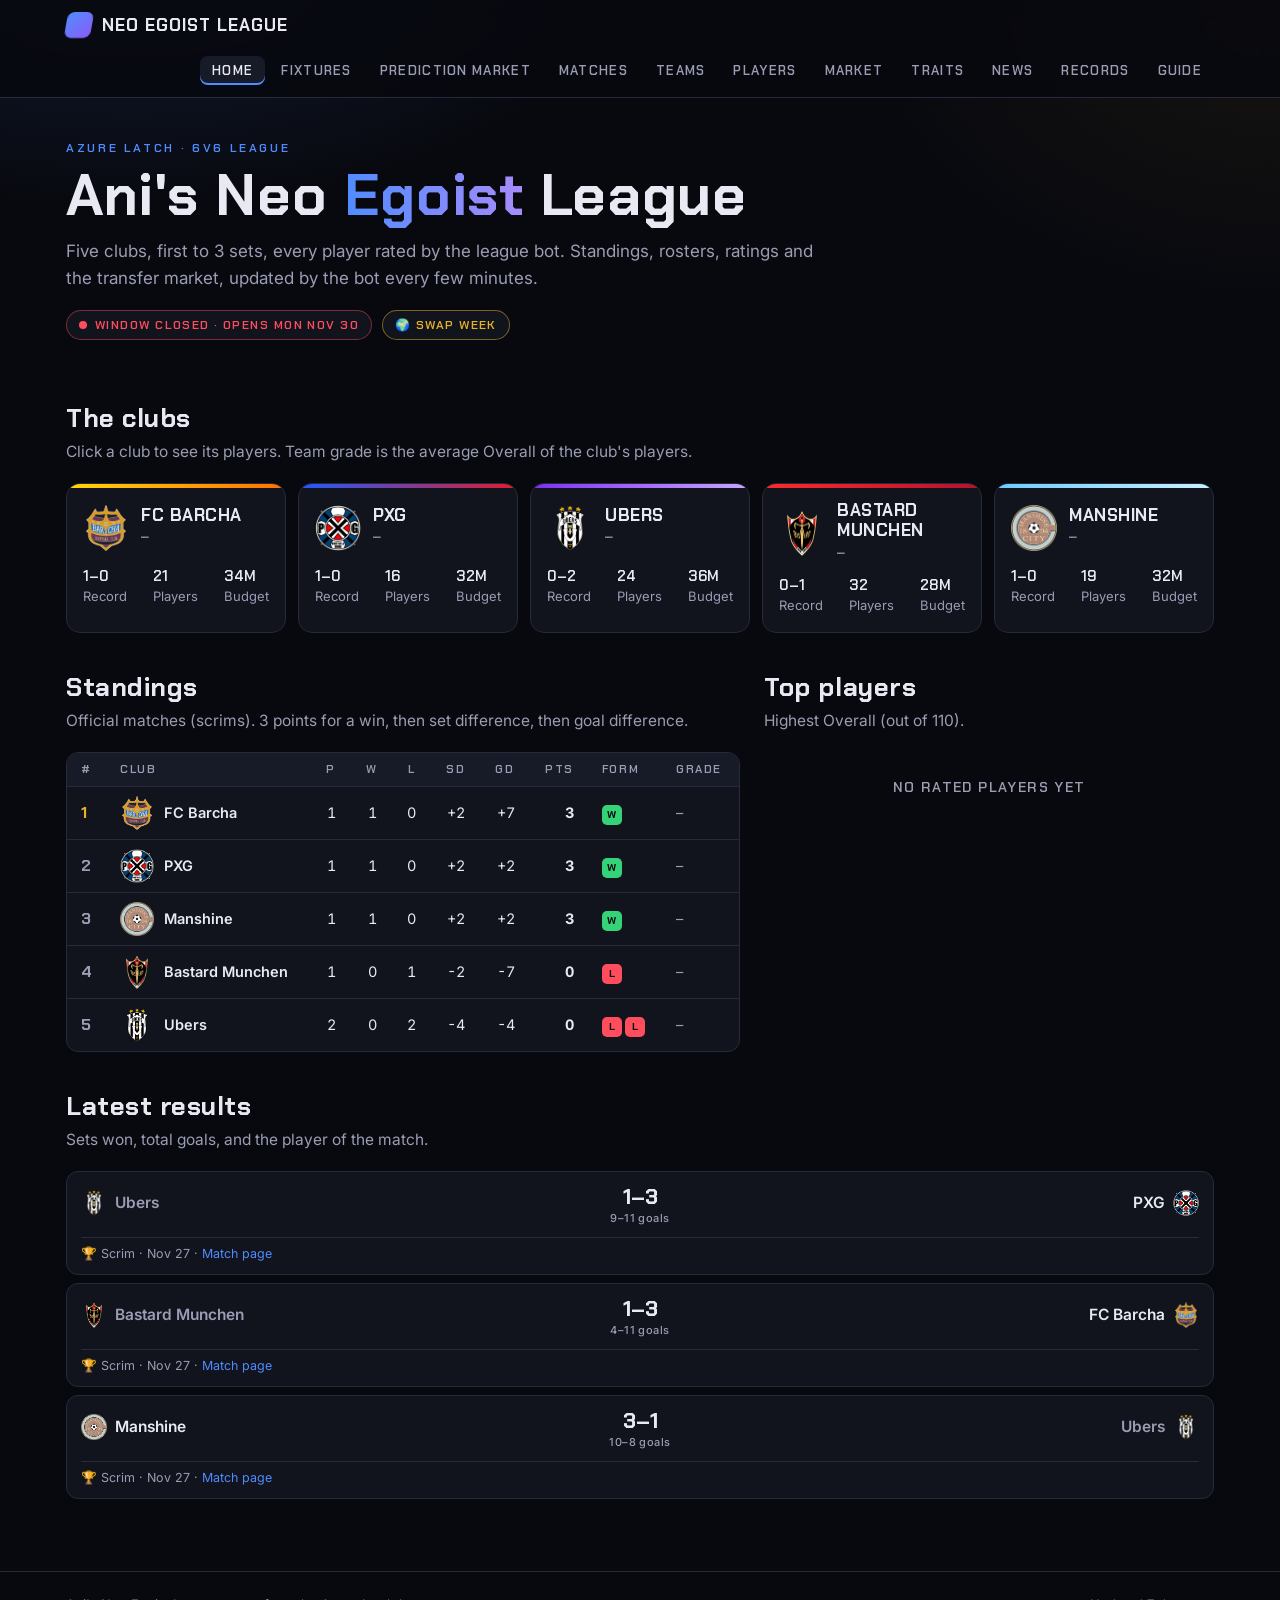
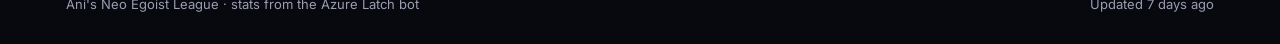
==== commit ba81c8ad: "Prediction Market page: match and club odds moved by /predict picks; cache key pm1126 Co-Authored-By" ====
--- a/index.html
+++ b/index.html
@@ -18,7 +18,7 @@
 <meta name="theme-color" content="#4f8cff">
 <link rel="preconnect" href="https://fonts.googleapis.com">
 <link rel="stylesheet" href="https://fonts.googleapis.com/css2?family=Chakra+Petch:wght@500;600;700&family=Inter:wght@400;500;600&family=JetBrains+Mono:wght@400;600&display=swap">
-<link rel="stylesheet" href="style.css?v=ec1126">
+<link rel="stylesheet" href="style.css?v=pm1126">
 <meta name="league-data" content="https://raw.githubusercontent.com/Virnaaaa/neo-egoist-league/data/data.json">
 </head>
 <body data-page="home">
@@ -37,6 +37,6 @@
 </div>
 <section><h2>Latest results</h2><p class="sub">Sets won, total goals, and the player of the match.</p><div id="results"><p class="loading">Loading results…</p></div></section>
 </main>
-<script src="site.js?v=ec1126"></script>
+<script src="site.js?v=pm1126"></script>
 </body>
 </html>
--- a/style.css
+++ b/style.css
@@ -840,3 +840,48 @@
   .tw .av { width: 50px; height: 50px; } .tw b { font-size: 14px; }
   .cal { width: 100%; flex-wrap: wrap; } .cal select { flex: 1 1 140px; }
 }
+/* prediction market */
+.mk-pays { margin-top: 18px; }
+.mk-days { display: grid; gap: 22px; }
+.mk-grid { display: grid; grid-template-columns: repeat(auto-fit, minmax(min(100%, 460px), 1fr)); gap: 12px; }
+.mk { position: relative; overflow: hidden; display: grid; gap: 12px; padding: 16px; background: var(--panel); border: 1px solid var(--line); border-radius: 14px; }
+.mk::before { content: ""; position: absolute; inset: 0 0 auto; height: 3px; background: linear-gradient(90deg, var(--h1), var(--a1)); }
+.mk header { display: flex; justify-content: space-between; align-items: center; gap: 10px; flex-wrap: wrap; }
+.mk-when { font: 600 12px var(--display); letter-spacing: .2em; text-transform: uppercase; color: var(--accent); }
+.pill.mk-ft { color: var(--accent); border-color: rgba(79,140,255,.5); }
+.pill.mk-ft:hover { text-decoration: none; color: var(--fg); }
+.mk-main { display: grid; grid-template-columns: minmax(0, 1fr) minmax(0, 1fr); gap: 10px; }
+.mk-side { display: flex; align-items: center; gap: 10px; min-width: 0; padding: 10px 12px; background: var(--panel-2); border: 1px solid var(--line); border-radius: 12px; transition: border-color .2s; }
+.mk-side.away { flex-direction: row-reverse; }
+.mk-side .crest, .mk-side .badge { width: 38px; height: 38px; flex: none; }
+.mk-t { flex: 1; min-width: 0; display: grid; gap: 2px; }
+.mk-side b { min-width: 0; font: 700 16px var(--display); letter-spacing: .03em; white-space: nowrap; overflow: hidden; text-overflow: ellipsis; }
+.mk-side.away .mk-t { text-align: right; }
+.mk-odd { font: 600 22px/1.1 var(--mono); color: #cfe0ff; white-space: nowrap; }
+.mk-odd small { font: 500 11.5px var(--body); color: var(--muted); }
+.mk-side.fav { border-color: color-mix(in srgb, var(--accent) 60%, var(--line)); background: color-mix(in srgb, var(--accent) 8%, var(--panel-2)); }
+.mk-side.won { border-color: rgba(52,211,120,.65); background: color-mix(in srgb, var(--green) 8%, var(--panel-2)); }
+.mk-side.won .mk-odd { color: var(--green); }
+.mk-side.lost { opacity: .5; }
+.mk .fx-bar { margin: 0; }
+.mk-scores { display: grid; grid-template-columns: repeat(6, minmax(0, 1fr)); gap: 6px; }
+.mk-sc { padding: 6px 4px 7px; text-align: center; font: 500 12.5px var(--mono); color: var(--muted); background: var(--bg); border: 1px solid var(--line); border-radius: 8px; border-top: 2px solid var(--h1); }
+.mk-sc.a { border-top-color: var(--a1); }
+.mk-sc b { display: block; font: 700 15px var(--display); color: var(--fg); }
+.mk-sc i { display: block; font: 600 10.5px var(--body); font-style: normal; color: var(--accent); }
+.mk-sc.hit { border-color: var(--green); color: var(--green); background: color-mix(in srgb, var(--green) 10%, var(--bg)); }
+.mk-foot { display: flex; justify-content: space-between; gap: 6px 12px; flex-wrap: wrap; color: var(--muted); font-size: 12.5px; }
+.mk-games { display: flex; flex-wrap: wrap; gap: 6px; }
+.mk-g { display: inline-flex; align-items: center; gap: 6px; padding: 3px 10px; white-space: nowrap; font: 600 12px var(--display); letter-spacing: .05em; text-transform: uppercase; color: var(--muted); background: var(--panel-2); border: 1px solid var(--line); border-radius: 99px; }
+.mk-g b, .mk-o { font: 600 13px var(--mono); color: #cfe0ff; letter-spacing: 0; text-transform: none; }
+.mk-g.W { border-color: rgba(52,211,120,.6); } .mk-g.W b { color: var(--green); }
+.mk-g.L { opacity: .55; }
+@media (max-width: 560px) {
+  .mk { padding: 14px 12px; }
+  .mk-main { grid-template-columns: minmax(0, 1fr); gap: 8px; }
+  .mk-side { padding: 9px 12px; gap: 10px; }
+  .mk-side .crest, .mk-side .badge { width: 28px; height: 28px; }
+  .mk-side b { font-size: 14px; }
+  .mk-odd { font-size: 18px; }
+  .mk-scores { grid-template-columns: repeat(3, minmax(0, 1fr)); }
+}
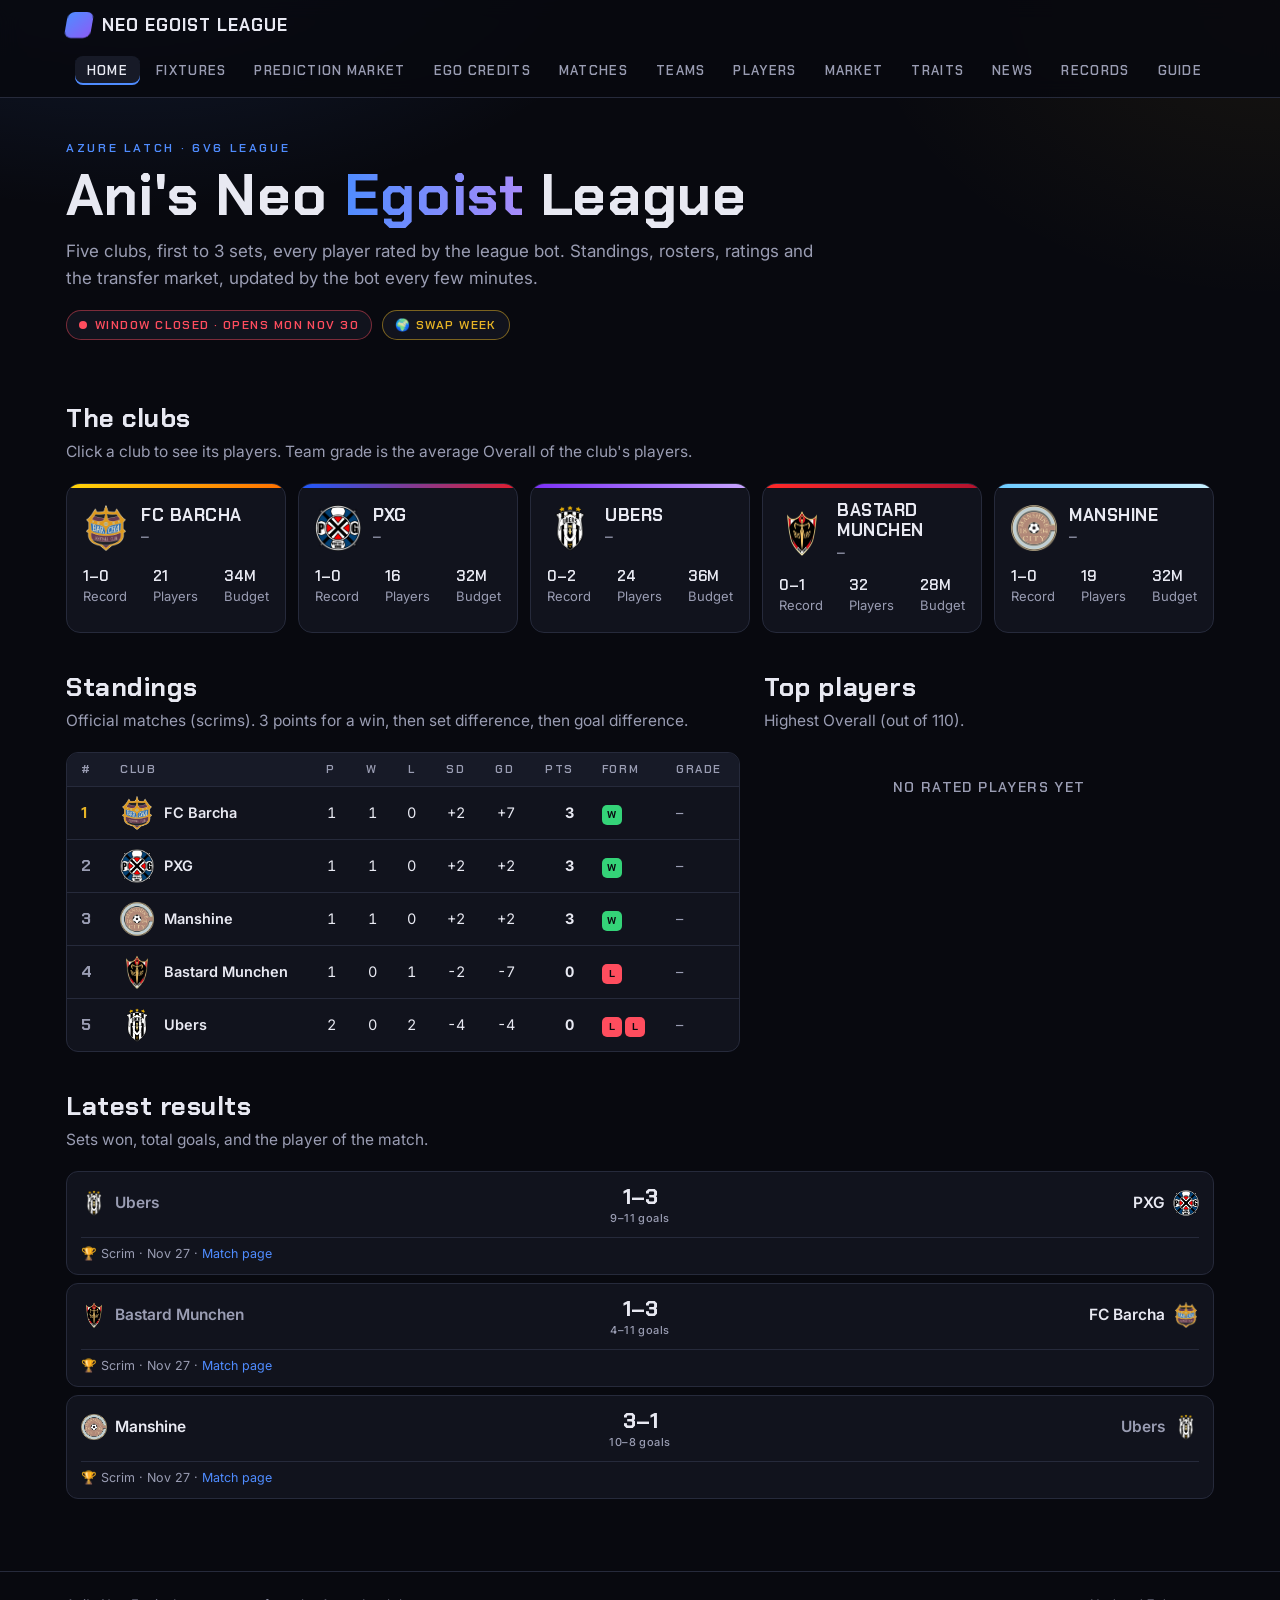
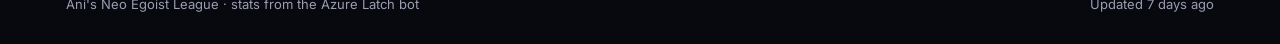
==== commit bd3d409e: "EC shop, stakes and the Ego Credits page - Ego Credits page: ways to earn, this weekend per club, 3-" ====
--- a/index.html
+++ b/index.html
@@ -18,7 +18,7 @@
 <meta name="theme-color" content="#4f8cff">
 <link rel="preconnect" href="https://fonts.googleapis.com">
 <link rel="stylesheet" href="https://fonts.googleapis.com/css2?family=Chakra+Petch:wght@500;600;700&family=Inter:wght@400;500;600&family=JetBrains+Mono:wght@400;600&display=swap">
-<link rel="stylesheet" href="style.css?v=pm1126">
+<link rel="stylesheet" href="style.css?v=ec1127">
 <meta name="league-data" content="https://raw.githubusercontent.com/Virnaaaa/neo-egoist-league/data/data.json">
 </head>
 <body data-page="home">
@@ -37,6 +37,6 @@
 </div>
 <section><h2>Latest results</h2><p class="sub">Sets won, total goals, and the player of the match.</p><div id="results"><p class="loading">Loading results…</p></div></section>
 </main>
-<script src="site.js?v=pm1126"></script>
+<script src="site.js?v=ec1127"></script>
 </body>
 </html>
--- a/style.css
+++ b/style.css
@@ -885,3 +885,64 @@
   .mk-odd { font-size: 18px; }
   .mk-scores { grid-template-columns: repeat(3, minmax(0, 1fr)); }
 }
+/* EC shop: banners, frames, the shop panel, plaques, stakes on the market */
+.pp-av { display: inline-grid; border-radius: 50%; flex: none; }
+.pp-id > .pp-av > .av { width: 76px; height: 76px; font-size: 22px; }
+.fr { padding: 4px; }
+.fr .av { border: 2px solid rgba(0,0,0,.55); }
+.fr-bronze { background: conic-gradient(from 30deg, #5c3218, #e0a06a, #8a4f26, #f3c08c, #5c3218); }
+.fr-silver { background: conic-gradient(from 30deg, #5d6370, #f2f5fb, #8b93a3, #ffffff, #5d6370); }
+.fr-gold { background: conic-gradient(from 30deg, #70480c, #ffe38f, #b9871f, #fff1b8, #70480c); box-shadow: 0 0 18px rgba(255,210,90,.25); }
+.fr-holo { background: conic-gradient(#ff5caa, #ffbe50, #78ffaa, #50c8ff, #aa78ff, #ff5caa); box-shadow: 0 0 22px rgba(160,140,255,.35); }
+@media (prefers-reduced-motion: no-preference) { .fr-holo { animation: holo 6s linear infinite; } }
+@keyframes holo { to { filter: hue-rotate(360deg); } }
+.pp-head.bn { position: relative; overflow: hidden; isolation: isolate; }
+.pp-head.bn::before { content: ""; position: absolute; inset: 0; z-index: -1; opacity: .9; }
+.bn-pitch::before { background: repeating-linear-gradient(90deg, rgba(255,255,255,.05) 0 60px, transparent 60px 120px), radial-gradient(ellipse at 70% 0%, rgba(255,255,255,.22), transparent 60%), linear-gradient(160deg, #0d3b22, #062012); }
+.bn-stadium::before { background: radial-gradient(circle at 15% -10%, rgba(255,255,255,.35), transparent 35%), radial-gradient(circle at 85% -10%, rgba(255,255,255,.35), transparent 35%), linear-gradient(180deg, #1a2238, #070a14); }
+.bn-galaxy::before { background: radial-gradient(1px 1px at 20% 30%, #fff, transparent), radial-gradient(1px 1px at 70% 60%, #fff, transparent), radial-gradient(1.5px 1.5px at 85% 20%, #fff, transparent), radial-gradient(1px 1px at 40% 80%, #fff, transparent), radial-gradient(ellipse at 70% 40%, rgba(150,80,255,.45), transparent 60%), linear-gradient(135deg, #0b0620, #1d0b3a 60%, #060312); }
+.bn-neon::before { background: linear-gradient(transparent 70%, rgba(255,60,200,.25)), repeating-linear-gradient(90deg, rgba(0,240,255,.12) 0 2px, transparent 2px 40px), linear-gradient(135deg, #100524, #04121f); }
+.bn-sunset::before { background: linear-gradient(170deg, #ff7a59 0%, #c2357a 45%, #3a1650 80%, #140a22); }
+.bn-inferno::before { background: radial-gradient(ellipse at 50% 120%, rgba(255,120,20,.7), transparent 60%), linear-gradient(180deg, #1a0604, #4a0d06 70%, #8a1d06); }
+.bn-glacier::before { background: radial-gradient(ellipse at 20% 0%, rgba(200,240,255,.45), transparent 55%), linear-gradient(160deg, #0a2a3f, #0f4c6b 50%, #07202f); }
+.bn-ego::before { background: repeating-linear-gradient(135deg, rgba(79,140,255,.16) 0 14px, transparent 14px 28px), linear-gradient(120deg, #031024, #000 70%); }
+.sh { display: grid; grid-template-columns: repeat(auto-fill, minmax(220px, 1fr)); gap: 10px; margin-top: 12px; }
+.sh-k { background: var(--panel); border: 1px solid var(--line); border-radius: 12px; padding: 12px 14px; display: grid; gap: 4px; min-width: 0; }
+.sh-k > b { font: 700 18px var(--display); letter-spacing: .03em; }
+.sh-k p { margin: 0; color: var(--fg); overflow-wrap: anywhere; }
+.sh-k small { color: var(--muted); font-size: 12.5px; }
+.sh-committed { border-color: rgba(52,211,120,.55); } .sh-committed > b { color: var(--green); }
+.sh-open { border-color: rgba(255,190,80,.55); } .sh-open > b { color: var(--gold); }
+.sh-rv { display: grid; grid-template-columns: 32px minmax(0, 1fr) auto; gap: 10px; align-items: center; }
+.sh-rv span { min-width: 0; } .sh-rv small { display: block; }
+.sh-rv b { display: block; white-space: nowrap; overflow: hidden; text-overflow: ellipsis; }
+.sh-rv em { font: 700 22px var(--display); font-style: normal; color: var(--accent); }
+.sh-pl { border-top: 3px solid #d6ac4a; }
+.plqs { display: grid; grid-template-columns: repeat(auto-fill, minmax(260px, 1fr)); gap: 12px; }
+.plq { display: grid; grid-template-columns: 44px minmax(0, 1fr); gap: 12px; align-items: start; padding: 14px 16px;
+  background: linear-gradient(160deg, rgba(214,172,74,.12), var(--panel) 55%); border: 1px solid rgba(214,172,74,.45); border-radius: 12px; }
+.plq .av { width: 44px; height: 44px; font-size: 14px; border-color: #d6ac4a; }
+.plq p { margin: 4px 0 2px; font: 700 16px var(--display); letter-spacing: .02em; overflow-wrap: anywhere; }
+.plq small { color: var(--muted); font-size: 12px; }
+.mk-stakes { display: flex; flex-wrap: wrap; gap: 6px; }
+.mk-st { padding: 4px 10px; font-size: 12.5px; color: var(--muted); background: var(--panel-2); border: 1px solid var(--line); border-radius: 99px; overflow-wrap: anywhere; }
+.mk-st b { color: var(--gold); font-weight: 700; }
+.mk-st.won { border-color: rgba(52,211,120,.6); color: var(--green); }
+.mk-st.lost { opacity: .55; }
+@media (max-width: 560px) { .pp-id > .pp-av > .av { width: 60px; height: 60px; font-size: 18px; } }
+/* Ego Credits page */
+.ec-ts { display: grid; grid-template-columns: repeat(auto-fit, minmax(min(100%, 220px), 1fr)); gap: 12px; }
+.ec-t { position: relative; overflow: hidden; display: grid; gap: 6px; align-content: start; padding: 18px 18px 16px; background: var(--panel); border: 1px solid var(--line); border-radius: 14px; }
+.ec-t::before { content: ""; position: absolute; inset: 0 0 auto; height: 3px; background: var(--tc); }
+.ec-t .eyebrow { color: var(--tc); }
+.ec-big { display: flex; align-items: baseline; gap: 8px; flex-wrap: wrap; margin: 2px 0 6px; }
+.ec-big b { font: 700 40px/1 var(--display); }
+.ec-big small { color: var(--muted); font-size: 14px; }
+.ec-t p { margin: 0; color: var(--muted); font-size: 14px; }
+.ec-g { color: var(--green); }
+.ec-ss { display: grid; gap: 8px; }
+.ec-s { position: relative; display: flex; justify-content: space-between; gap: 12px; padding: 10px 14px; background: var(--panel); border: 1px solid var(--line); border-radius: 10px; overflow: hidden; }
+.ec-s span, .ec-s b { position: relative; z-index: 1; }
+.ec-s b { font: 600 15px var(--mono); color: var(--gold); }
+.ec-s i { position: absolute; inset: 0 auto 0 0; background: color-mix(in srgb, var(--accent) 16%, transparent); }
+.ec-s.far i { background: color-mix(in srgb, var(--gold) 14%, transparent); }
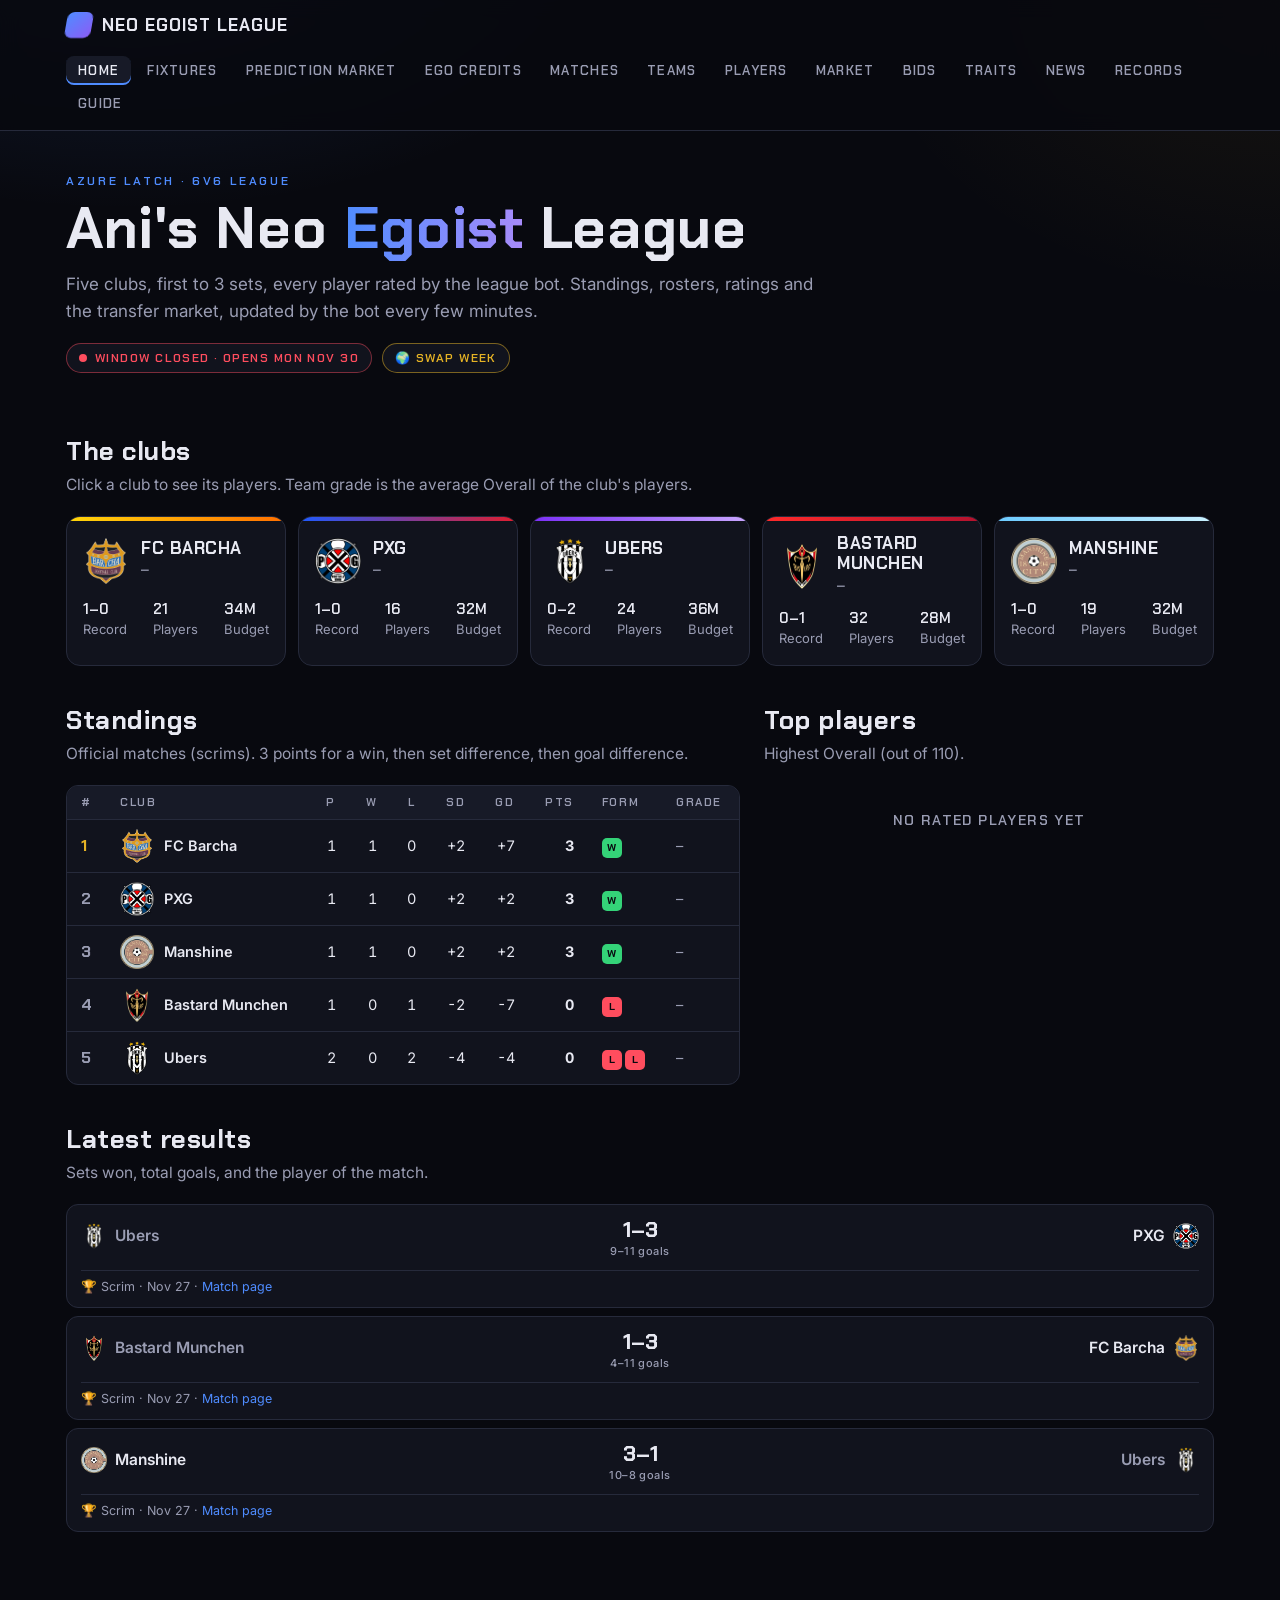
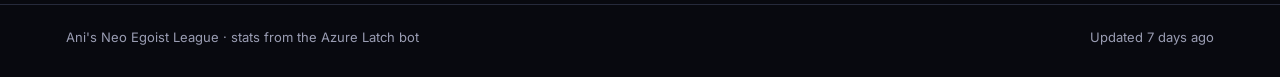
==== commit d3a68d71: "Bids page: the Neo Egoist Exchange (values, changes, trends, every bid) Co-Authored-By: Claude Opus " ====
--- a/index.html
+++ b/index.html
@@ -18,7 +18,7 @@
 <meta name="theme-color" content="#4f8cff">
 <link rel="preconnect" href="https://fonts.googleapis.com">
 <link rel="stylesheet" href="https://fonts.googleapis.com/css2?family=Chakra+Petch:wght@500;600;700&family=Inter:wght@400;500;600&family=JetBrains+Mono:wght@400;600&display=swap">
-<link rel="stylesheet" href="style.css?v=ec1127">
+<link rel="stylesheet" href="style.css?v=bx1127">
 <meta name="league-data" content="https://raw.githubusercontent.com/Virnaaaa/neo-egoist-league/data/data.json">
 </head>
 <body data-page="home">
@@ -37,6 +37,6 @@
 </div>
 <section><h2>Latest results</h2><p class="sub">Sets won, total goals, and the player of the match.</p><div id="results"><p class="loading">Loading results…</p></div></section>
 </main>
-<script src="site.js?v=ec1127"></script>
+<script src="site.js?v=bx1127"></script>
 </body>
 </html>
--- a/style.css
+++ b/style.css
@@ -946,3 +946,35 @@
 .ec-s b { font: 600 15px var(--mono); color: var(--gold); }
 .ec-s i { position: absolute; inset: 0 auto 0 0; background: color-mix(in srgb, var(--accent) 16%, transparent); }
 .ec-s.far i { background: color-mix(in srgb, var(--gold) 14%, transparent); }
+
+/* All commands: topic headings, explanation + example (2026-11-27) */
+#cmds tr.grp th { text-align: left; padding: 22px 12px 8px; font: 700 13px var(--display); letter-spacing: .12em; text-transform: uppercase; color: var(--muted); border-bottom: 1px solid var(--line); background: none; }
+#cmds tbody tr:first-child.grp th { padding-top: 10px; }
+#cmds td { vertical-align: top; }
+#cmds td:first-child code { white-space: nowrap; }
+#cmds .cx { margin: 0 0 6px; line-height: 1.5; }
+#cmds code.ex { display: inline-block; font-size: 12px; opacity: .85; white-space: normal; word-break: break-word; }
+@media (max-width: 700px) {
+  #cmds thead { display: none; }
+  #cmds, #cmds tbody { display: block; width: 100%; }
+  #cmds tbody tr:not(.grp) { display: grid; grid-template-columns: auto 1fr; gap: 6px 10px; align-items: center; padding: 12px; border-bottom: 1px solid var(--line); }
+  #cmds tbody tr[hidden] { display: none; }
+  #cmds tr.grp { display: block; } #cmds tr.grp th { display: block; padding: 18px 12px 6px; }
+  #cmds td { padding: 0; border: 0; }
+  #cmds td:nth-child(2) { justify-self: start; }
+  #cmds td:nth-child(3) { grid-column: 1 / -1; }
+}
+
+/* Bids: the Neo Egoist Exchange */
+.bx-stats { display: grid; grid-template-columns: repeat(auto-fit, minmax(160px, 1fr)); gap: 10px; }
+.bx-stat { background: var(--panel); border: 1px solid var(--line); border-radius: 12px; padding: 12px 14px; display: grid; gap: 2px; min-width: 0; }
+.bx-stat span { color: var(--muted); font: 600 11.5px var(--display); letter-spacing: .14em; text-transform: uppercase; }
+.bx-stat b { font: 700 20px var(--display); overflow: hidden; text-overflow: ellipsis; white-space: nowrap; }
+.bx-stat small { color: var(--muted); font-size: 12.5px; }
+.bx td { vertical-align: middle; }
+.bx-val { font: 700 16px var(--display); color: var(--amber); font-variant-numeric: tabular-nums; }
+.bx-new { color: var(--accent); font: 600 12px var(--display); letter-spacing: .12em; }
+.bx-tr { width: 130px; }
+.spark { width: 120px; height: 32px; display: block; }
+@media (max-width: 640px) { .bx-tr, .bx th:nth-child(7), .bx td:nth-child(7) { display: none; }
+  .bx .bx-club { display: none; } .bx .who b { display: inline-block; max-width: 120px; overflow: hidden; text-overflow: ellipsis; white-space: nowrap; vertical-align: middle; } .bx td, .bx th { padding-left: 8px; padding-right: 8px; } }
